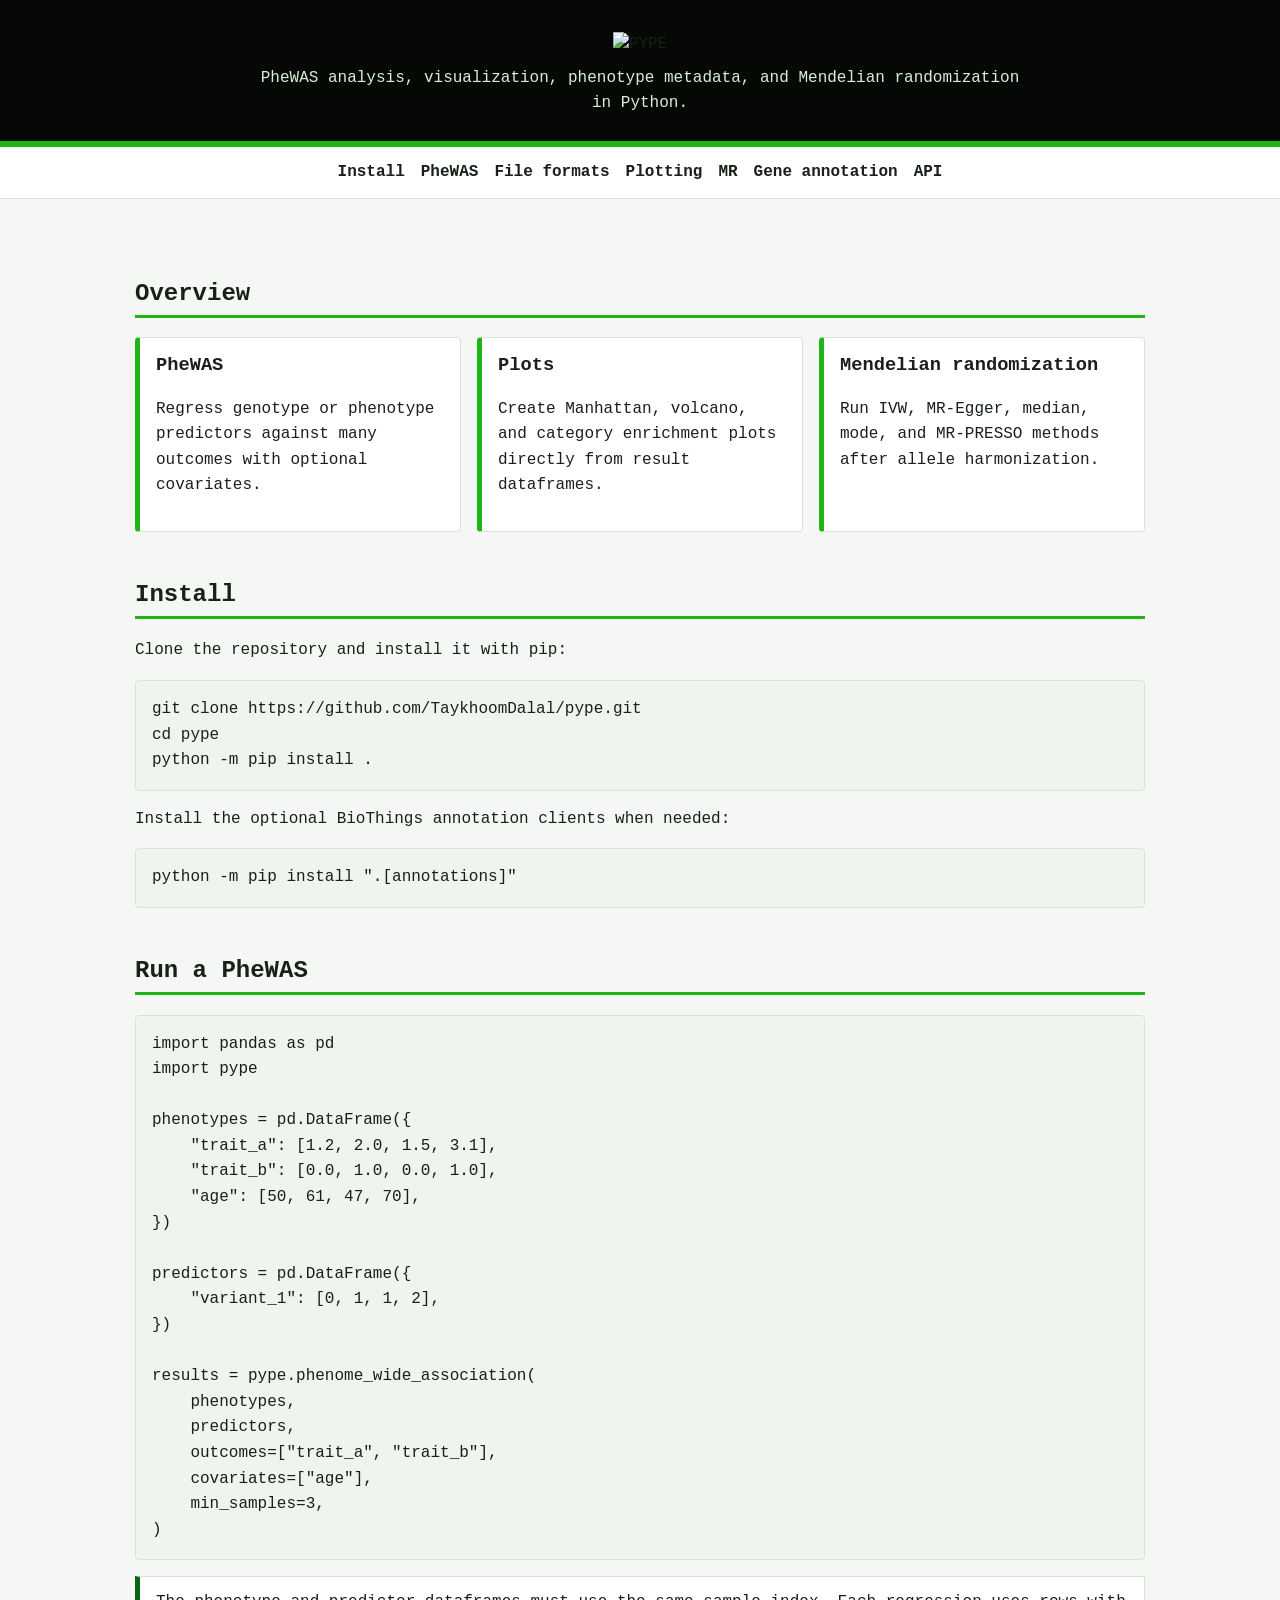
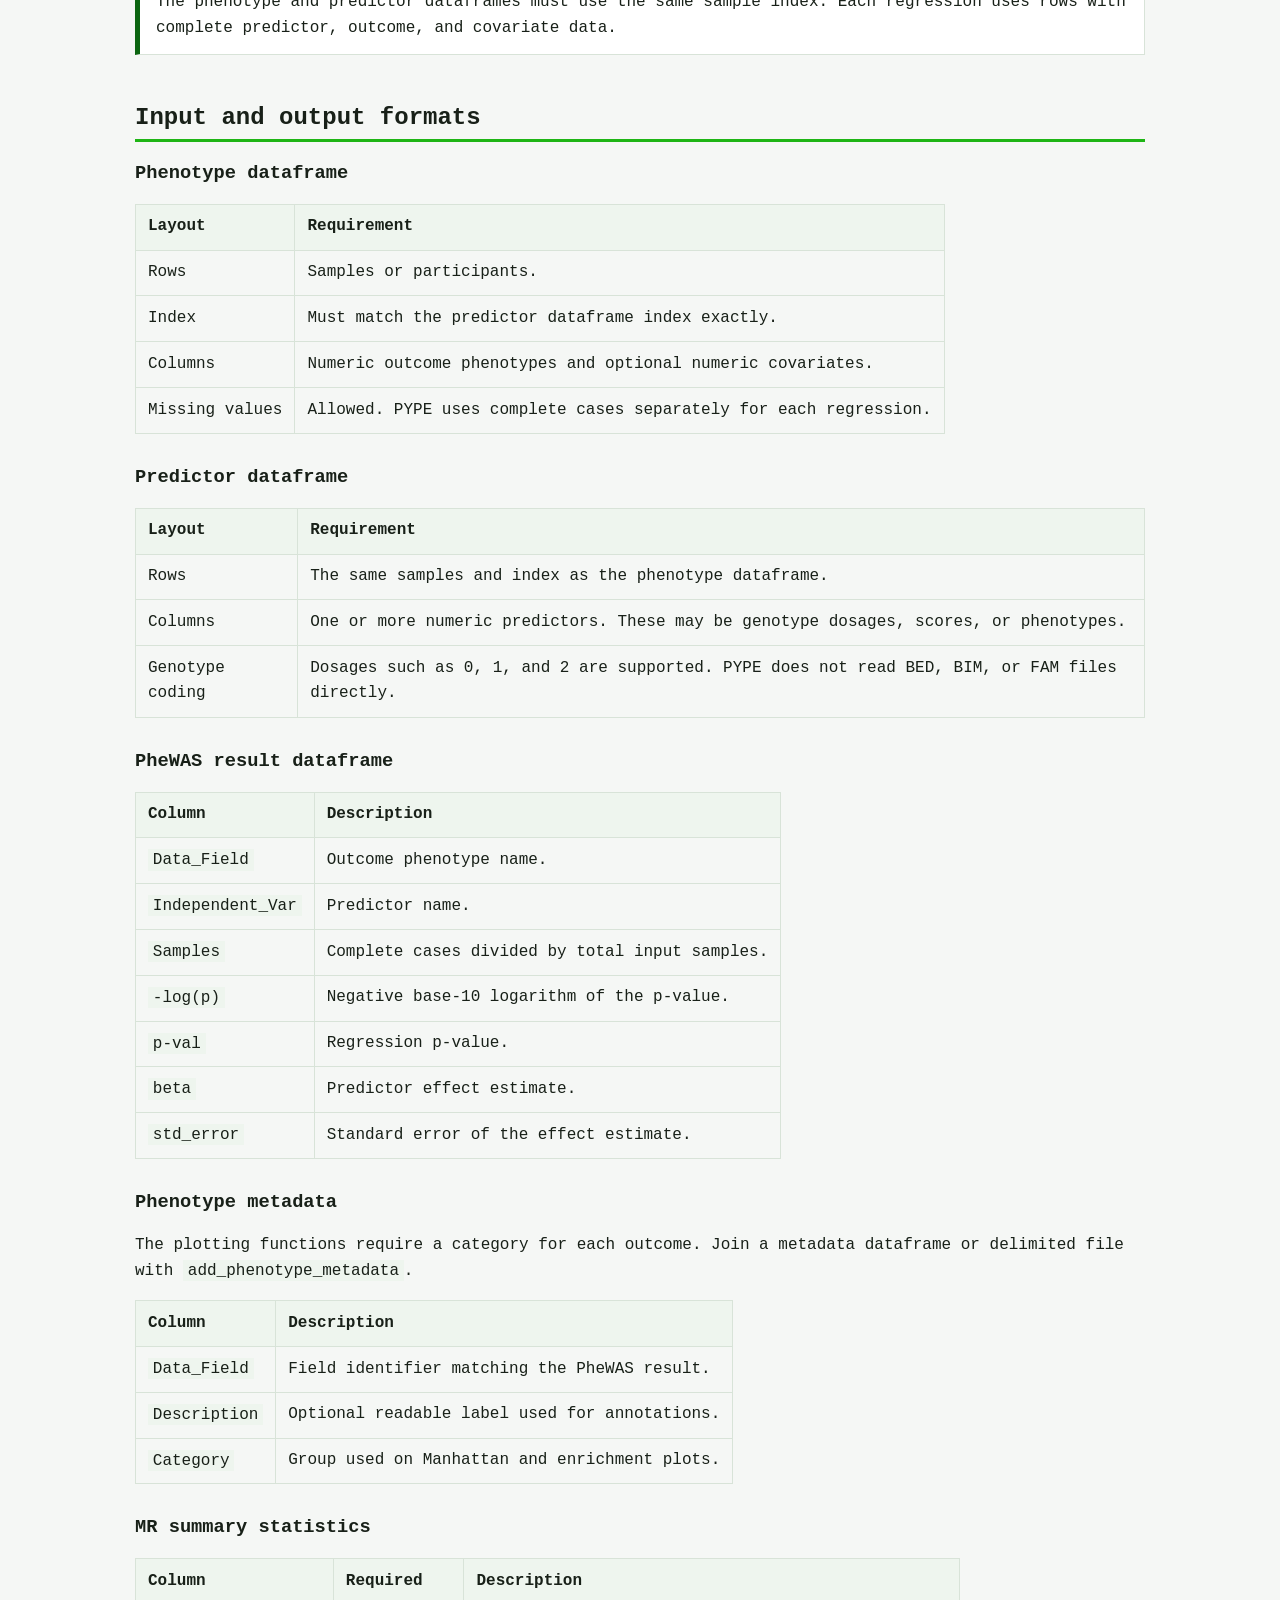
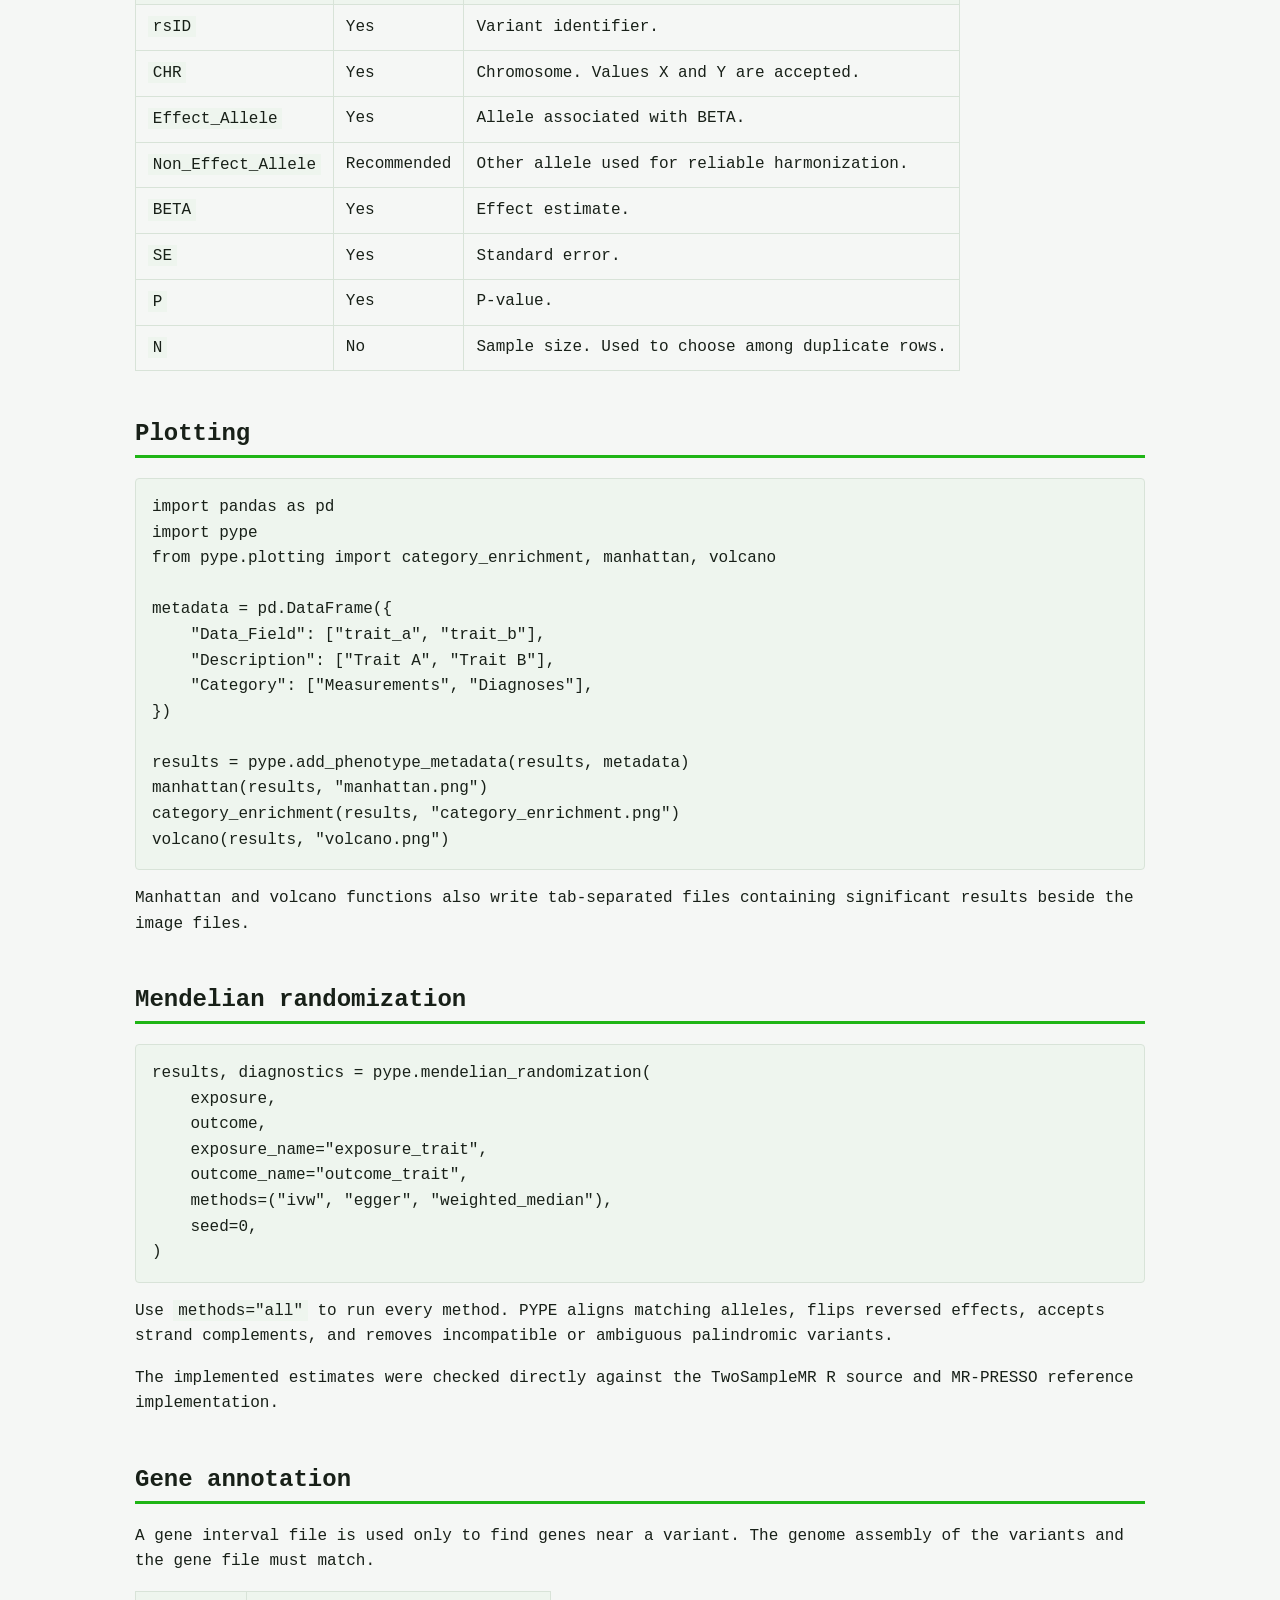
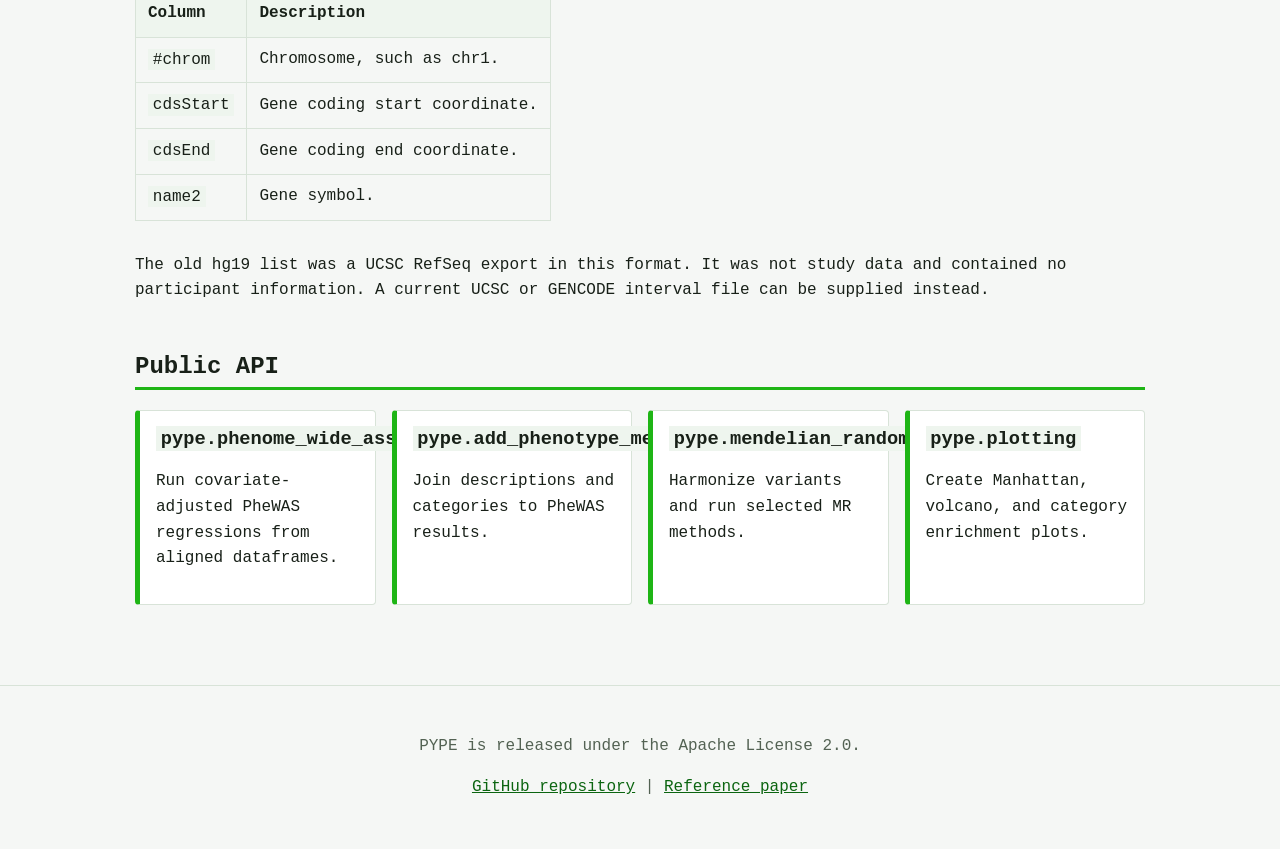
==== docs/index.html @ 03fd7899 "Add GitHub Pages documentation Publish a static documentation site with setup, API examples, file fo" ====
<!doctype html>
<html lang="en">
<head>
  <meta charset="utf-8">
  <meta name="viewport" content="width=device-width, initial-scale=1">
  <meta name="description" content="Documentation for PYPE PheWAS, plotting, and Mendelian randomization tools.">
  <title>PYPE documentation</title>
  <link rel="stylesheet" href="styles.css">
</head>
<body>
  <header>
    <img src="assets/pype_wordmark.png" alt="PYPE">
    <p>PheWAS analysis, visualization, phenotype metadata, and Mendelian randomization in Python.</p>
  </header>

  <nav aria-label="Documentation">
    <a href="#install">Install</a>
    <a href="#phewas">PheWAS</a>
    <a href="#formats">File formats</a>
    <a href="#plotting">Plotting</a>
    <a href="#mr">MR</a>
    <a href="#genes">Gene annotation</a>
    <a href="#api">API</a>
  </nav>

  <main>
    <section id="overview">
      <h2>Overview</h2>
      <div class="grid">
        <article class="card">
          <h3>PheWAS</h3>
          <p>Regress genotype or phenotype predictors against many outcomes with optional covariates.</p>
        </article>
        <article class="card">
          <h3>Plots</h3>
          <p>Create Manhattan, volcano, and category enrichment plots directly from result dataframes.</p>
        </article>
        <article class="card">
          <h3>Mendelian randomization</h3>
          <p>Run IVW, MR-Egger, median, mode, and MR-PRESSO methods after allele harmonization.</p>
        </article>
      </div>
    </section>

    <section id="install">
      <h2>Install</h2>
      <p>Clone the repository and install it with pip:</p>
      <pre><code>git clone https://github.com/TaykhoomDalal/pype.git
cd pype
python -m pip install .</code></pre>
      <p>Install the optional BioThings annotation clients when needed:</p>
      <pre><code>python -m pip install ".[annotations]"</code></pre>
    </section>

    <section id="phewas">
      <h2>Run a PheWAS</h2>
      <pre><code>import pandas as pd
import pype

phenotypes = pd.DataFrame({
    "trait_a": [1.2, 2.0, 1.5, 3.1],
    "trait_b": [0.0, 1.0, 0.0, 1.0],
    "age": [50, 61, 47, 70],
})

predictors = pd.DataFrame({
    "variant_1": [0, 1, 1, 2],
})

results = pype.phenome_wide_association(
    phenotypes,
    predictors,
    outcomes=["trait_a", "trait_b"],
    covariates=["age"],
    min_samples=3,
)</code></pre>
      <div class="note">
        The phenotype and predictor dataframes must use the same sample index. Each regression uses rows with complete predictor, outcome, and covariate data.
      </div>
    </section>

    <section id="formats">
      <h2>Input and output formats</h2>

      <h3>Phenotype dataframe</h3>
      <table>
        <thead>
          <tr><th>Layout</th><th>Requirement</th></tr>
        </thead>
        <tbody>
          <tr><td>Rows</td><td>Samples or participants.</td></tr>
          <tr><td>Index</td><td>Must match the predictor dataframe index exactly.</td></tr>
          <tr><td>Columns</td><td>Numeric outcome phenotypes and optional numeric covariates.</td></tr>
          <tr><td>Missing values</td><td>Allowed. PYPE uses complete cases separately for each regression.</td></tr>
        </tbody>
      </table>

      <h3>Predictor dataframe</h3>
      <table>
        <thead>
          <tr><th>Layout</th><th>Requirement</th></tr>
        </thead>
        <tbody>
          <tr><td>Rows</td><td>The same samples and index as the phenotype dataframe.</td></tr>
          <tr><td>Columns</td><td>One or more numeric predictors. These may be genotype dosages, scores, or phenotypes.</td></tr>
          <tr><td>Genotype coding</td><td>Dosages such as 0, 1, and 2 are supported. PYPE does not read BED, BIM, or FAM files directly.</td></tr>
        </tbody>
      </table>

      <h3>PheWAS result dataframe</h3>
      <table>
        <thead>
          <tr><th>Column</th><th>Description</th></tr>
        </thead>
        <tbody>
          <tr><td><code>Data_Field</code></td><td>Outcome phenotype name.</td></tr>
          <tr><td><code>Independent_Var</code></td><td>Predictor name.</td></tr>
          <tr><td><code>Samples</code></td><td>Complete cases divided by total input samples.</td></tr>
          <tr><td><code>-log(p)</code></td><td>Negative base-10 logarithm of the p-value.</td></tr>
          <tr><td><code>p-val</code></td><td>Regression p-value.</td></tr>
          <tr><td><code>beta</code></td><td>Predictor effect estimate.</td></tr>
          <tr><td><code>std_error</code></td><td>Standard error of the effect estimate.</td></tr>
        </tbody>
      </table>

      <h3>Phenotype metadata</h3>
      <p>The plotting functions require a category for each outcome. Join a metadata dataframe or delimited file with <code>add_phenotype_metadata</code>.</p>
      <table>
        <thead>
          <tr><th>Column</th><th>Description</th></tr>
        </thead>
        <tbody>
          <tr><td><code>Data_Field</code></td><td>Field identifier matching the PheWAS result.</td></tr>
          <tr><td><code>Description</code></td><td>Optional readable label used for annotations.</td></tr>
          <tr><td><code>Category</code></td><td>Group used on Manhattan and enrichment plots.</td></tr>
        </tbody>
      </table>

      <h3>MR summary statistics</h3>
      <table>
        <thead>
          <tr><th>Column</th><th>Required</th><th>Description</th></tr>
        </thead>
        <tbody>
          <tr><td><code>rsID</code></td><td>Yes</td><td>Variant identifier.</td></tr>
          <tr><td><code>CHR</code></td><td>Yes</td><td>Chromosome. Values X and Y are accepted.</td></tr>
          <tr><td><code>Effect_Allele</code></td><td>Yes</td><td>Allele associated with BETA.</td></tr>
          <tr><td><code>Non_Effect_Allele</code></td><td>Recommended</td><td>Other allele used for reliable harmonization.</td></tr>
          <tr><td><code>BETA</code></td><td>Yes</td><td>Effect estimate.</td></tr>
          <tr><td><code>SE</code></td><td>Yes</td><td>Standard error.</td></tr>
          <tr><td><code>P</code></td><td>Yes</td><td>P-value.</td></tr>
          <tr><td><code>N</code></td><td>No</td><td>Sample size. Used to choose among duplicate rows.</td></tr>
        </tbody>
      </table>
    </section>

    <section id="plotting">
      <h2>Plotting</h2>
      <pre><code>import pandas as pd
import pype
from pype.plotting import category_enrichment, manhattan, volcano

metadata = pd.DataFrame({
    "Data_Field": ["trait_a", "trait_b"],
    "Description": ["Trait A", "Trait B"],
    "Category": ["Measurements", "Diagnoses"],
})

results = pype.add_phenotype_metadata(results, metadata)
manhattan(results, "manhattan.png")
category_enrichment(results, "category_enrichment.png")
volcano(results, "volcano.png")</code></pre>
      <p>Manhattan and volcano functions also write tab-separated files containing significant results beside the image files.</p>
    </section>

    <section id="mr">
      <h2>Mendelian randomization</h2>
      <pre><code>results, diagnostics = pype.mendelian_randomization(
    exposure,
    outcome,
    exposure_name="exposure_trait",
    outcome_name="outcome_trait",
    methods=("ivw", "egger", "weighted_median"),
    seed=0,
)</code></pre>
      <p>Use <code>methods="all"</code> to run every method. PYPE aligns matching alleles, flips reversed effects, accepts strand complements, and removes incompatible or ambiguous palindromic variants.</p>
      <p>The implemented estimates were checked directly against the TwoSampleMR R source and MR-PRESSO reference implementation.</p>
    </section>

    <section id="genes">
      <h2>Gene annotation</h2>
      <p>A gene interval file is used only to find genes near a variant. The genome assembly of the variants and the gene file must match.</p>
      <table>
        <thead>
          <tr><th>Column</th><th>Description</th></tr>
        </thead>
        <tbody>
          <tr><td><code>#chrom</code></td><td>Chromosome, such as chr1.</td></tr>
          <tr><td><code>cdsStart</code></td><td>Gene coding start coordinate.</td></tr>
          <tr><td><code>cdsEnd</code></td><td>Gene coding end coordinate.</td></tr>
          <tr><td><code>name2</code></td><td>Gene symbol.</td></tr>
        </tbody>
      </table>
      <p>The old hg19 list was a UCSC RefSeq export in this format. It was not study data and contained no participant information. A current UCSC or GENCODE interval file can be supplied instead.</p>
    </section>

    <section id="api">
      <h2>Public API</h2>
      <div class="grid">
        <article class="card">
          <h3><code>pype.phenome_wide_association</code></h3>
          <p>Run covariate-adjusted PheWAS regressions from aligned dataframes.</p>
        </article>
        <article class="card">
          <h3><code>pype.add_phenotype_metadata</code></h3>
          <p>Join descriptions and categories to PheWAS results.</p>
        </article>
        <article class="card">
          <h3><code>pype.mendelian_randomization</code></h3>
          <p>Harmonize variants and run selected MR methods.</p>
        </article>
        <article class="card">
          <h3><code>pype.plotting</code></h3>
          <p>Create Manhattan, volcano, and category enrichment plots.</p>
        </article>
      </div>
    </section>
  </main>

  <footer>
    <p>PYPE is released under the Apache License 2.0.</p>
    <p><a href="https://github.com/TaykhoomDalal/pype">GitHub repository</a> | <a href="https://doi.org/10.1016/j.patter.2024.100982">Reference paper</a></p>
  </footer>
</body>
</html>
---- docs/styles.css ----
:root {
  color-scheme: light dark;
  --background: #f5f7f5;
  --surface: #ffffff;
  --text: #182018;
  --muted: #536253;
  --green: #1eb515;
  --green-dark: #0b6510;
  --border: #d8e3d8;
  --code: #eef5ee;
}

@media (prefers-color-scheme: dark) {
  :root {
    --background: #0d120d;
    --surface: #151d15;
    --text: #eaf4ea;
    --muted: #a9b9a9;
    --border: #2b3b2b;
    --code: #101810;
  }
}

* {
  box-sizing: border-box;
}

html {
  scroll-behavior: smooth;
}

body {
  margin: 0;
  background: var(--background);
  color: var(--text);
  font-family: ui-monospace, SFMono-Regular, Menlo, Monaco, Consolas, monospace;
  line-height: 1.6;
}

a {
  color: var(--green-dark);
}

header {
  background: #050805;
  border-bottom: 6px solid var(--green);
  padding: 2rem 1rem 1.5rem;
  text-align: center;
}

header img {
  width: min(820px, 96vw);
  image-rendering: pixelated;
}

header p {
  color: #d9efd9;
  margin: 0.5rem auto 0;
  max-width: 760px;
}

nav {
  background: var(--surface);
  border-bottom: 1px solid var(--border);
  display: flex;
  flex-wrap: wrap;
  gap: 1rem;
  justify-content: center;
  padding: 0.8rem 1rem;
  position: sticky;
  top: 0;
  z-index: 10;
}

nav a {
  color: var(--text);
  font-weight: 700;
  text-decoration: none;
}

nav a:hover {
  color: var(--green);
}

main {
  margin: 0 auto;
  max-width: 1050px;
  padding: 2rem 1.25rem 5rem;
}

section {
  scroll-margin-top: 5rem;
}

h1,
h2,
h3 {
  line-height: 1.25;
}

h2 {
  border-bottom: 3px solid var(--green);
  margin-top: 3rem;
  padding-bottom: 0.35rem;
}

.grid {
  display: grid;
  gap: 1rem;
  grid-template-columns: repeat(auto-fit, minmax(240px, 1fr));
}

.card {
  background: var(--surface);
  border: 1px solid var(--border);
  border-left: 5px solid var(--green);
  border-radius: 4px;
  padding: 1rem;
}

.card h3 {
  margin-top: 0;
}

pre,
code {
  font-family: inherit;
}

pre {
  background: var(--code);
  border: 1px solid var(--border);
  border-radius: 4px;
  overflow-x: auto;
  padding: 1rem;
}

code {
  background: var(--code);
  padding: 0.1rem 0.3rem;
}

pre code {
  background: transparent;
  padding: 0;
}

table {
  border-collapse: collapse;
  display: block;
  margin: 1rem 0 2rem;
  overflow-x: auto;
  width: 100%;
}

th,
td {
  border: 1px solid var(--border);
  padding: 0.6rem 0.75rem;
  text-align: left;
  vertical-align: top;
}

th {
  background: var(--code);
}

.note {
  background: var(--surface);
  border: 1px solid var(--border);
  border-left: 5px solid var(--green-dark);
  padding: 0.8rem 1rem;
}

footer {
  border-top: 1px solid var(--border);
  color: var(--muted);
  padding: 2rem 1rem;
  text-align: center;
}
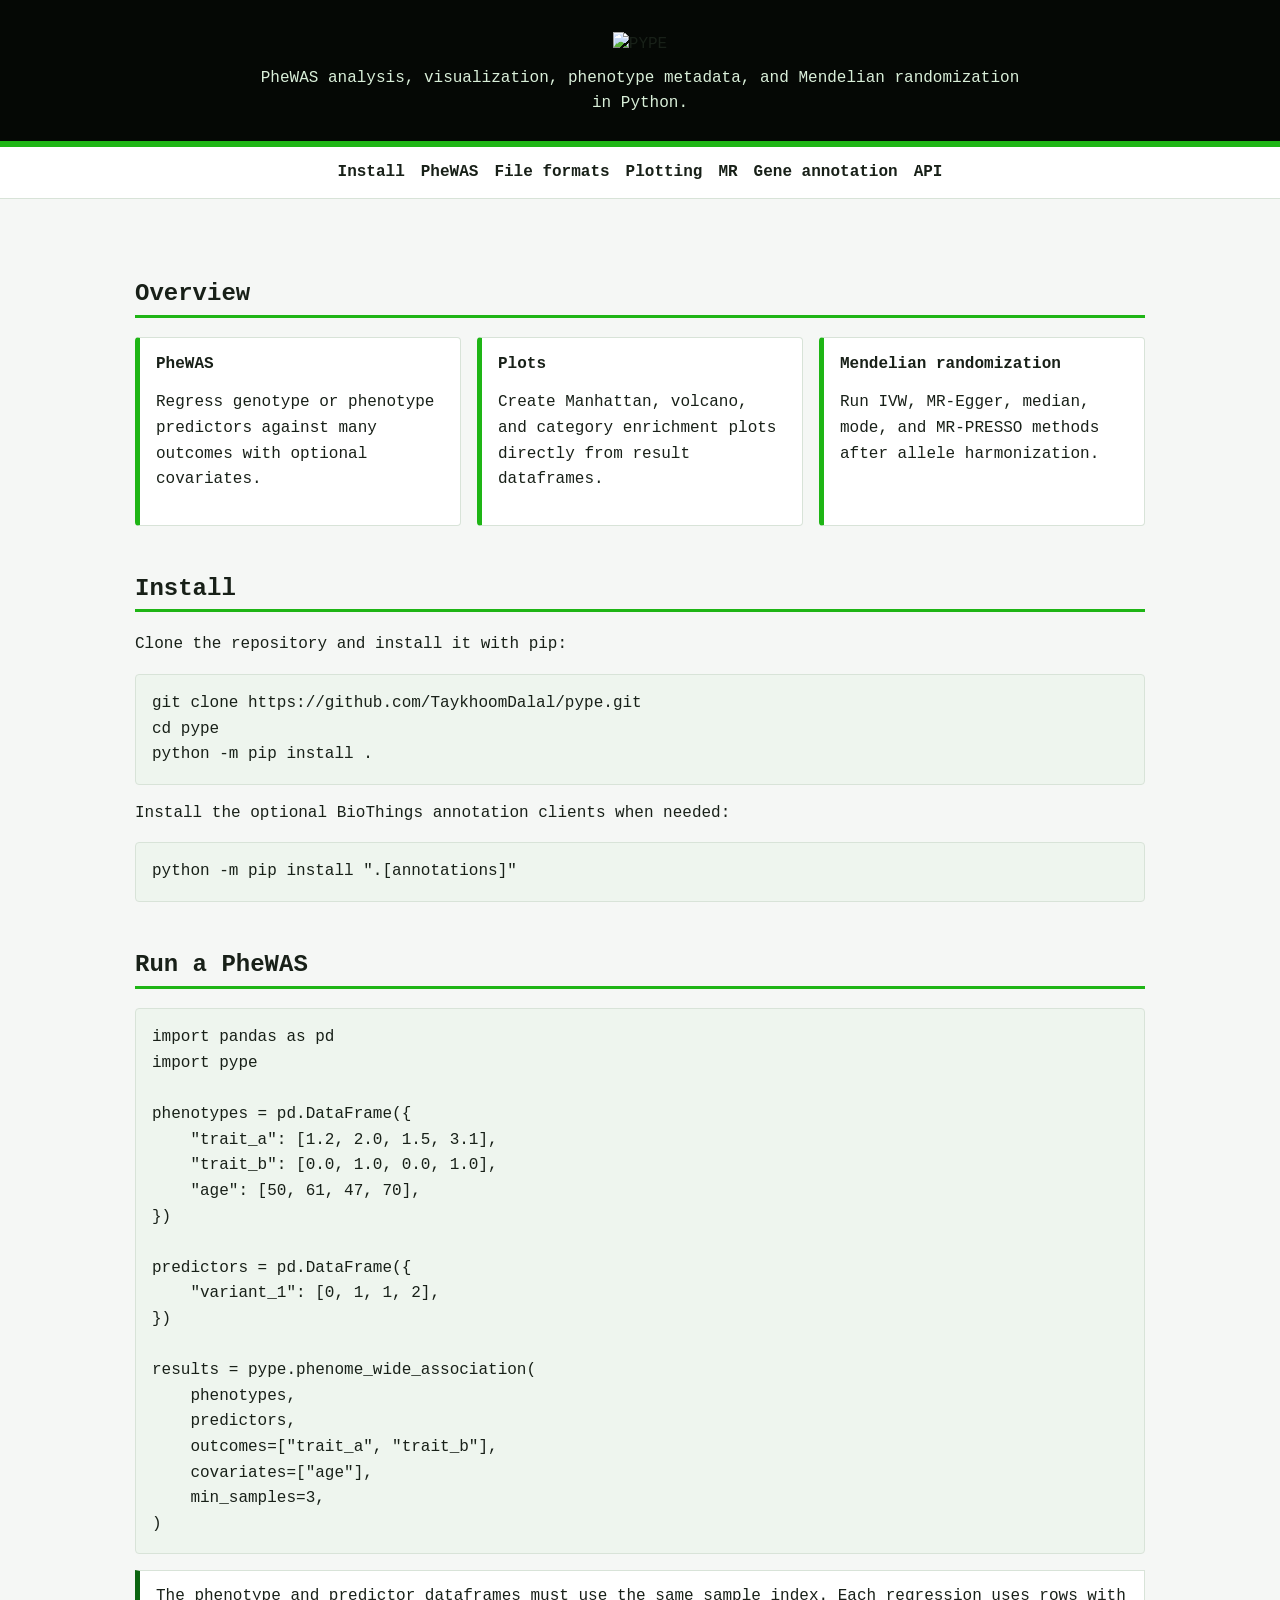
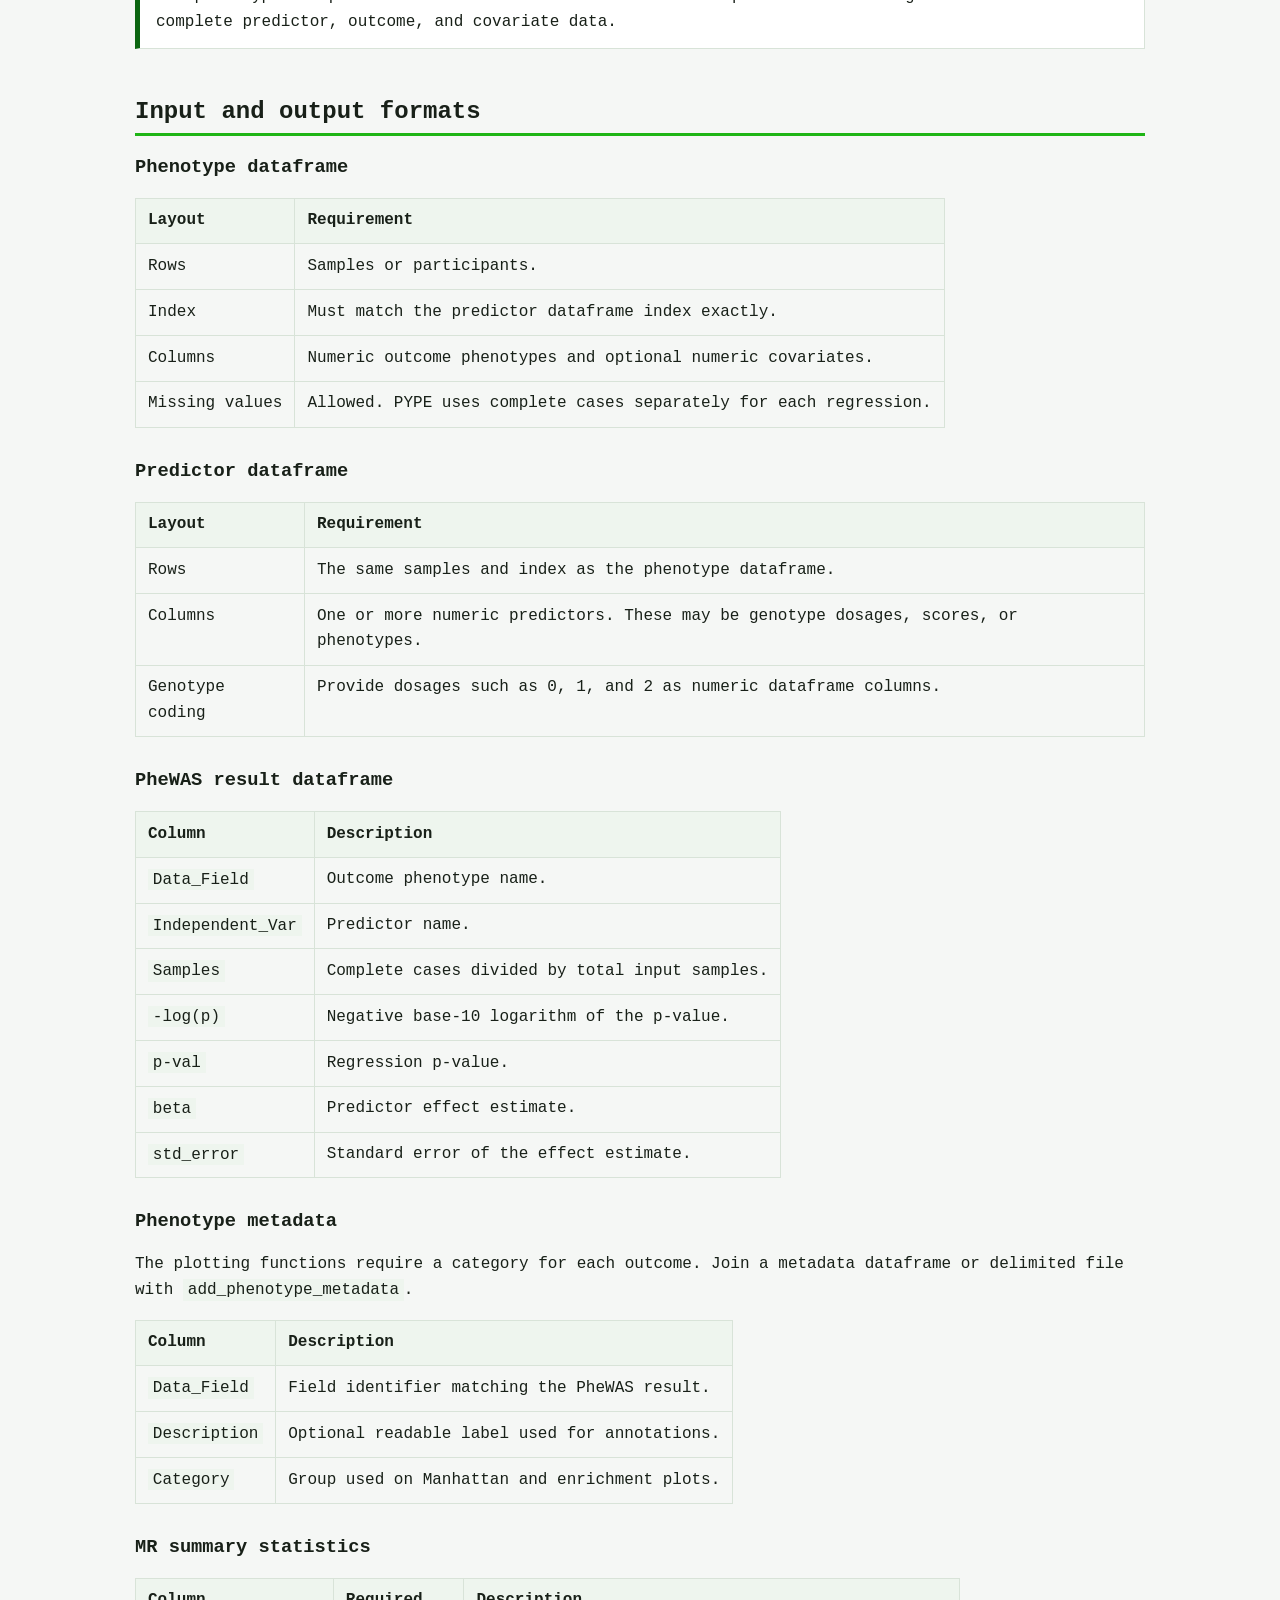
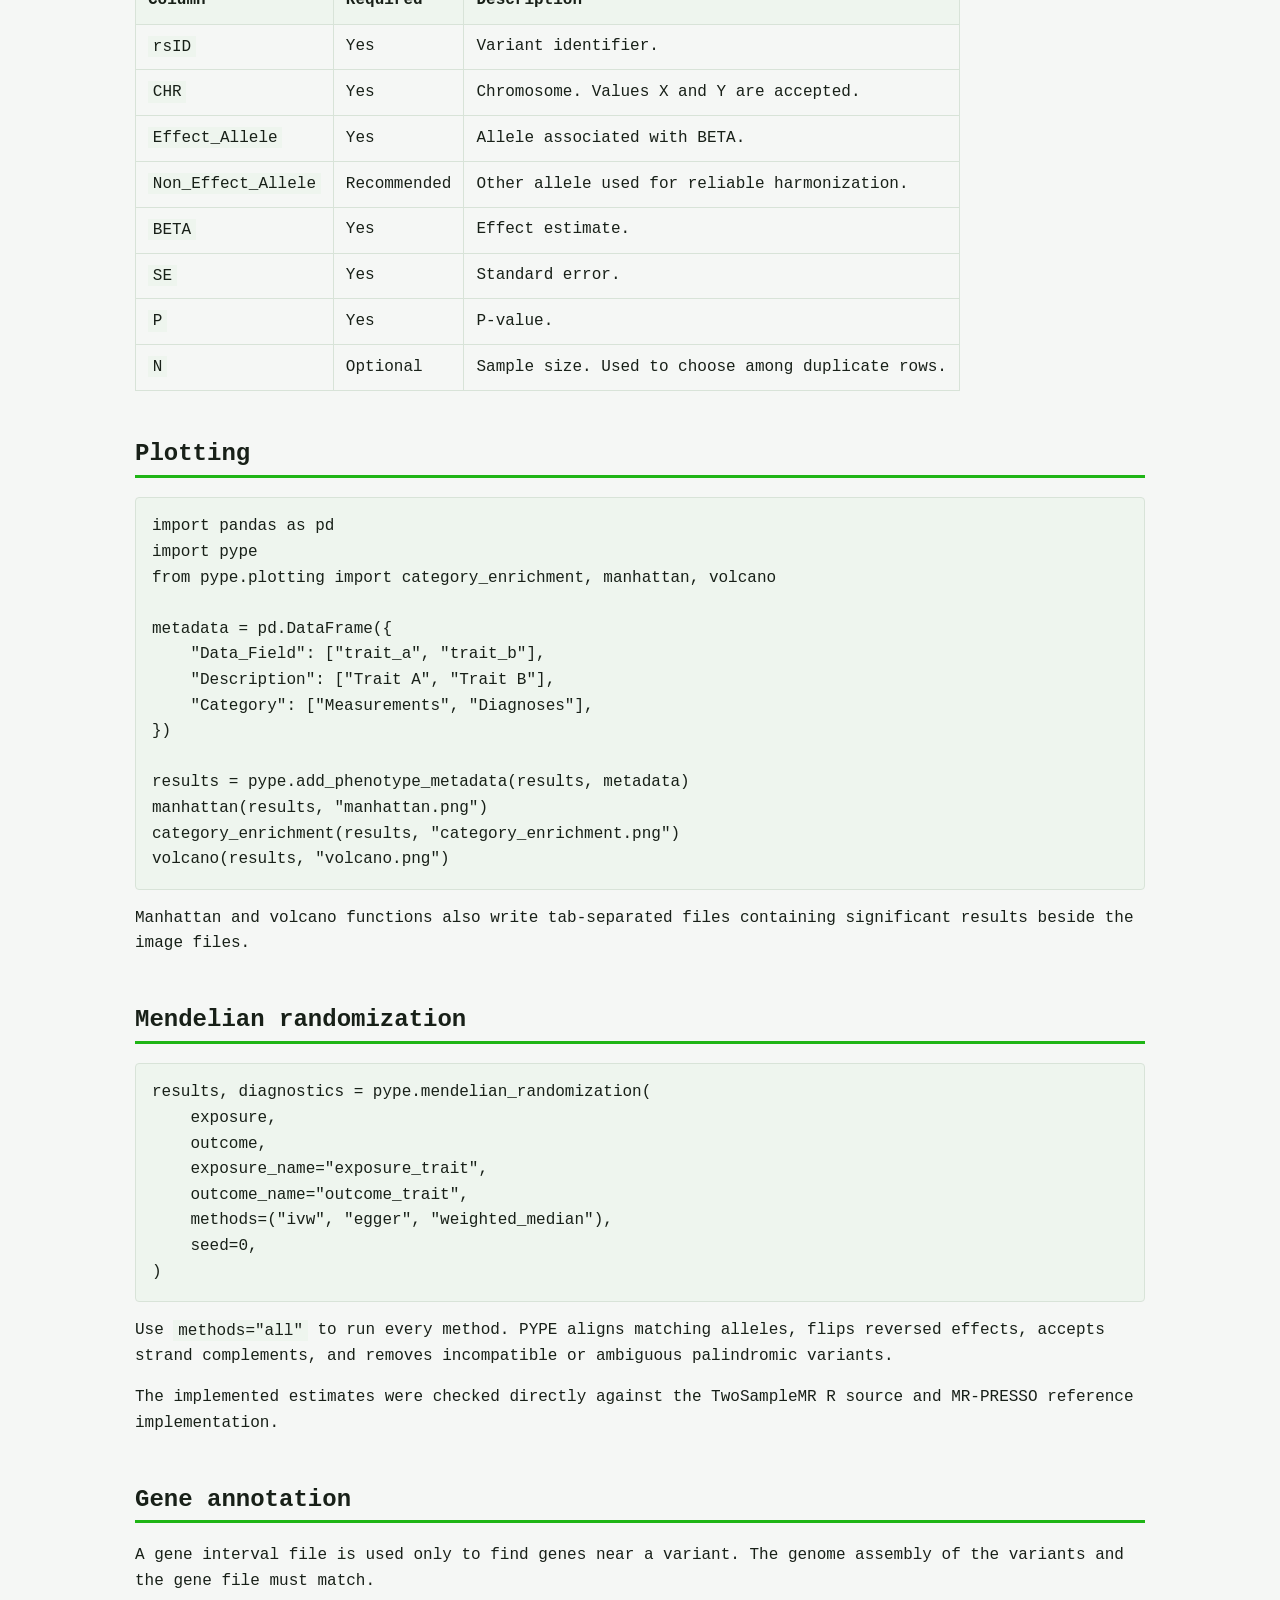
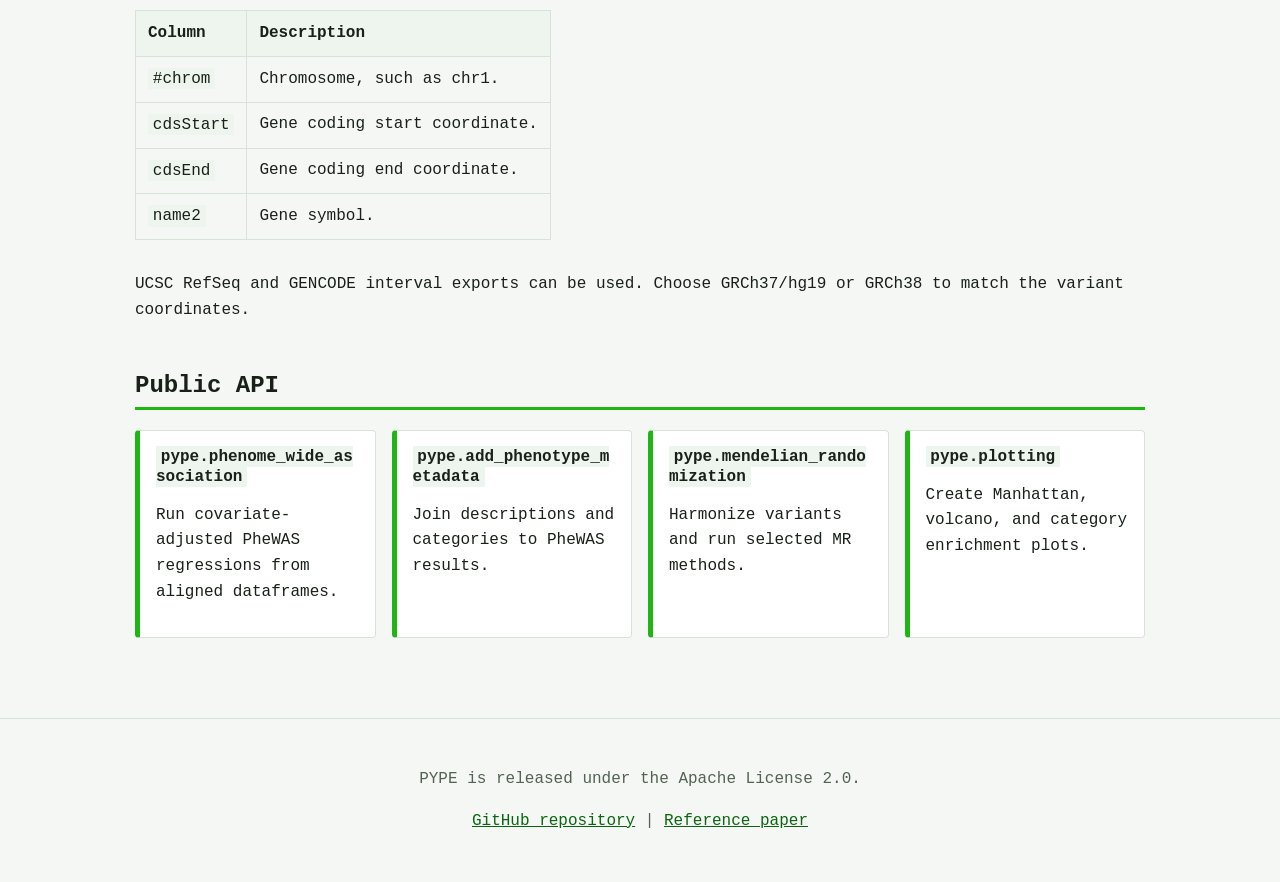
==== commit 36ae14cd: "Clarify documentation language Describe supported inputs directly and simplify the data and gene ann" ====
--- a/docs/index.html
+++ b/docs/index.html
@@ -103,7 +103,7 @@
         <tbody>
           <tr><td>Rows</td><td>The same samples and index as the phenotype dataframe.</td></tr>
           <tr><td>Columns</td><td>One or more numeric predictors. These may be genotype dosages, scores, or phenotypes.</td></tr>
-          <tr><td>Genotype coding</td><td>Dosages such as 0, 1, and 2 are supported. PYPE does not read BED, BIM, or FAM files directly.</td></tr>
+          <tr><td>Genotype coding</td><td>Provide dosages such as 0, 1, and 2 as numeric dataframe columns.</td></tr>
         </tbody>
       </table>
 
@@ -149,7 +149,7 @@
           <tr><td><code>BETA</code></td><td>Yes</td><td>Effect estimate.</td></tr>
           <tr><td><code>SE</code></td><td>Yes</td><td>Standard error.</td></tr>
           <tr><td><code>P</code></td><td>Yes</td><td>P-value.</td></tr>
-          <tr><td><code>N</code></td><td>No</td><td>Sample size. Used to choose among duplicate rows.</td></tr>
+          <tr><td><code>N</code></td><td>Optional</td><td>Sample size. Used to choose among duplicate rows.</td></tr>
         </tbody>
       </table>
     </section>
@@ -201,7 +201,7 @@
           <tr><td><code>name2</code></td><td>Gene symbol.</td></tr>
         </tbody>
       </table>
-      <p>The old hg19 list was a UCSC RefSeq export in this format. It was not study data and contained no participant information. A current UCSC or GENCODE interval file can be supplied instead.</p>
+      <p>UCSC RefSeq and GENCODE interval exports can be used. Choose GRCh37/hg19 or GRCh38 to match the variant coordinates.</p>
     </section>
 
     <section id="api">
--- a/docs/styles.css
+++ b/docs/styles.css
@@ -115,11 +115,19 @@
   border: 1px solid var(--border);
   border-left: 5px solid var(--green);
   border-radius: 4px;
+  min-width: 0;
   padding: 1rem;
 }
 
 .card h3 {
+  font-size: 1rem;
   margin-top: 0;
+  overflow-wrap: anywhere;
+}
+
+.card h3 code {
+  white-space: normal;
+  word-break: break-word;
 }
 
 pre,
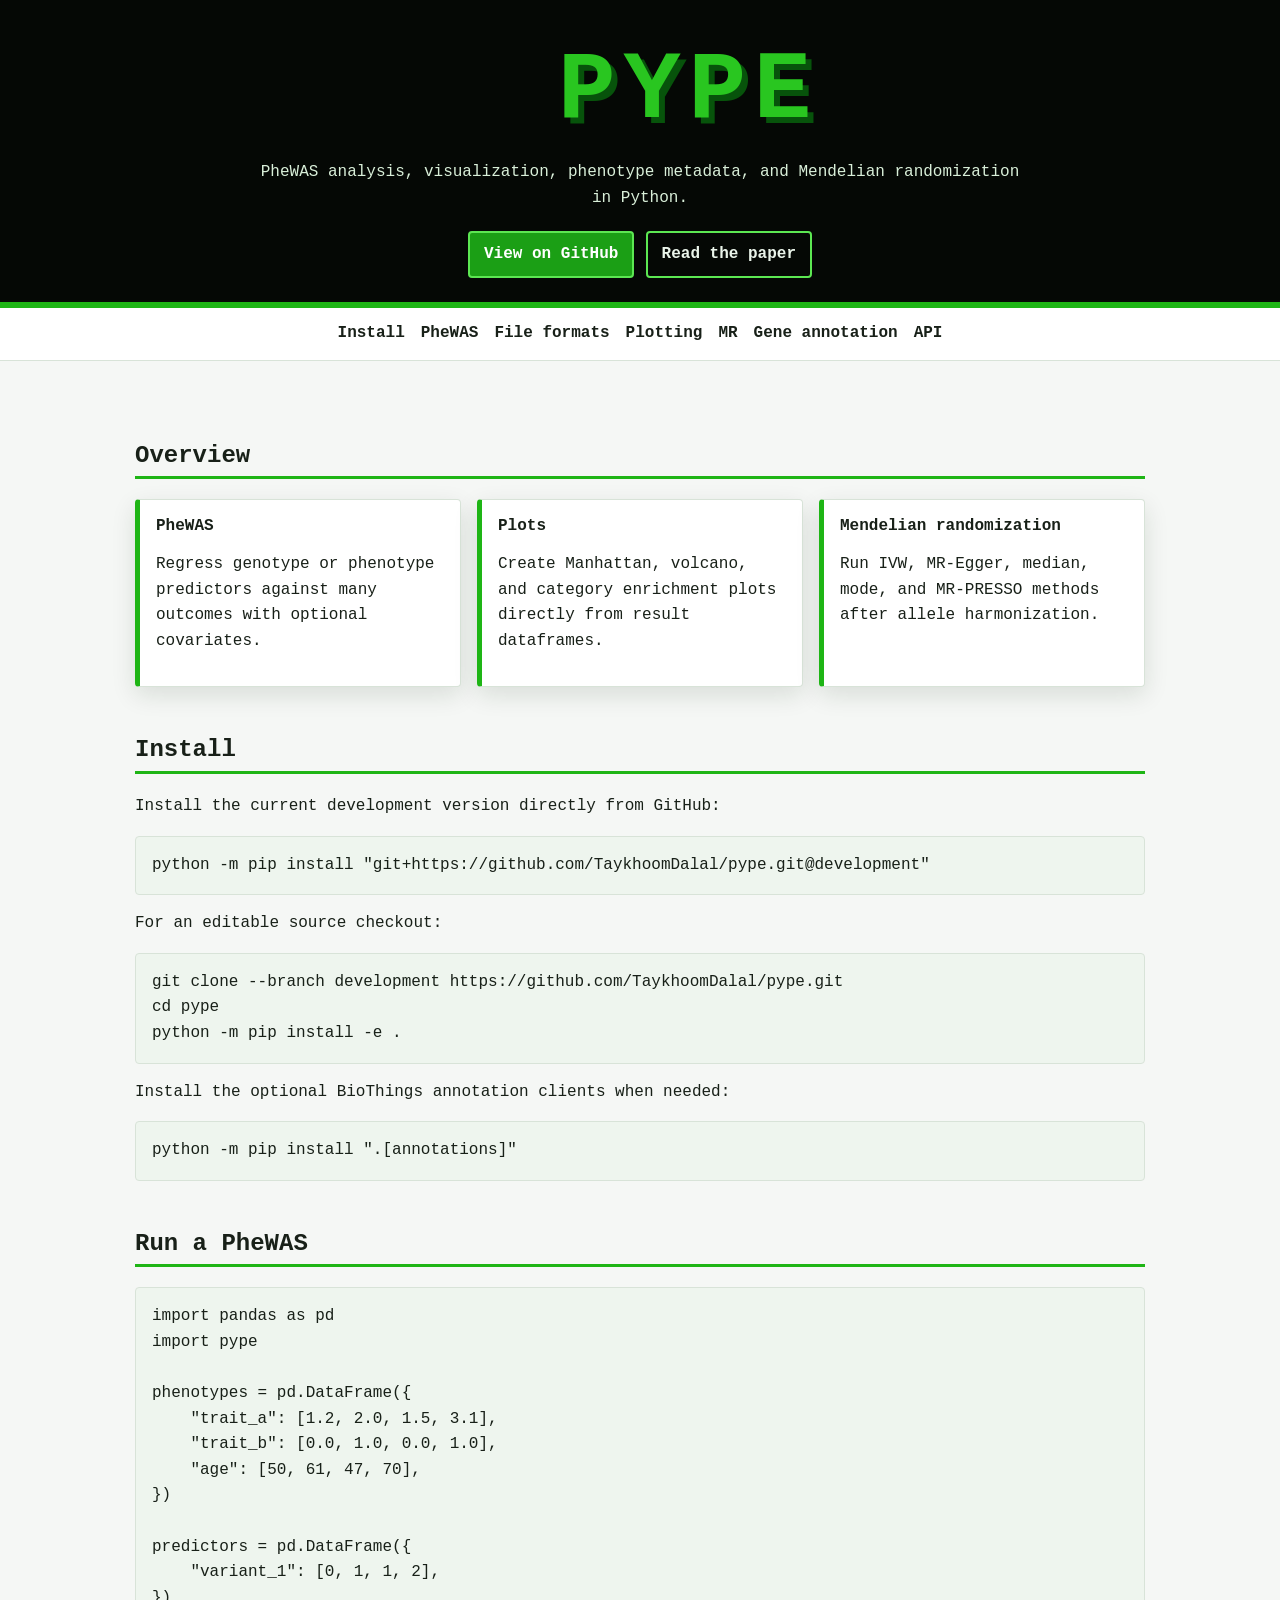
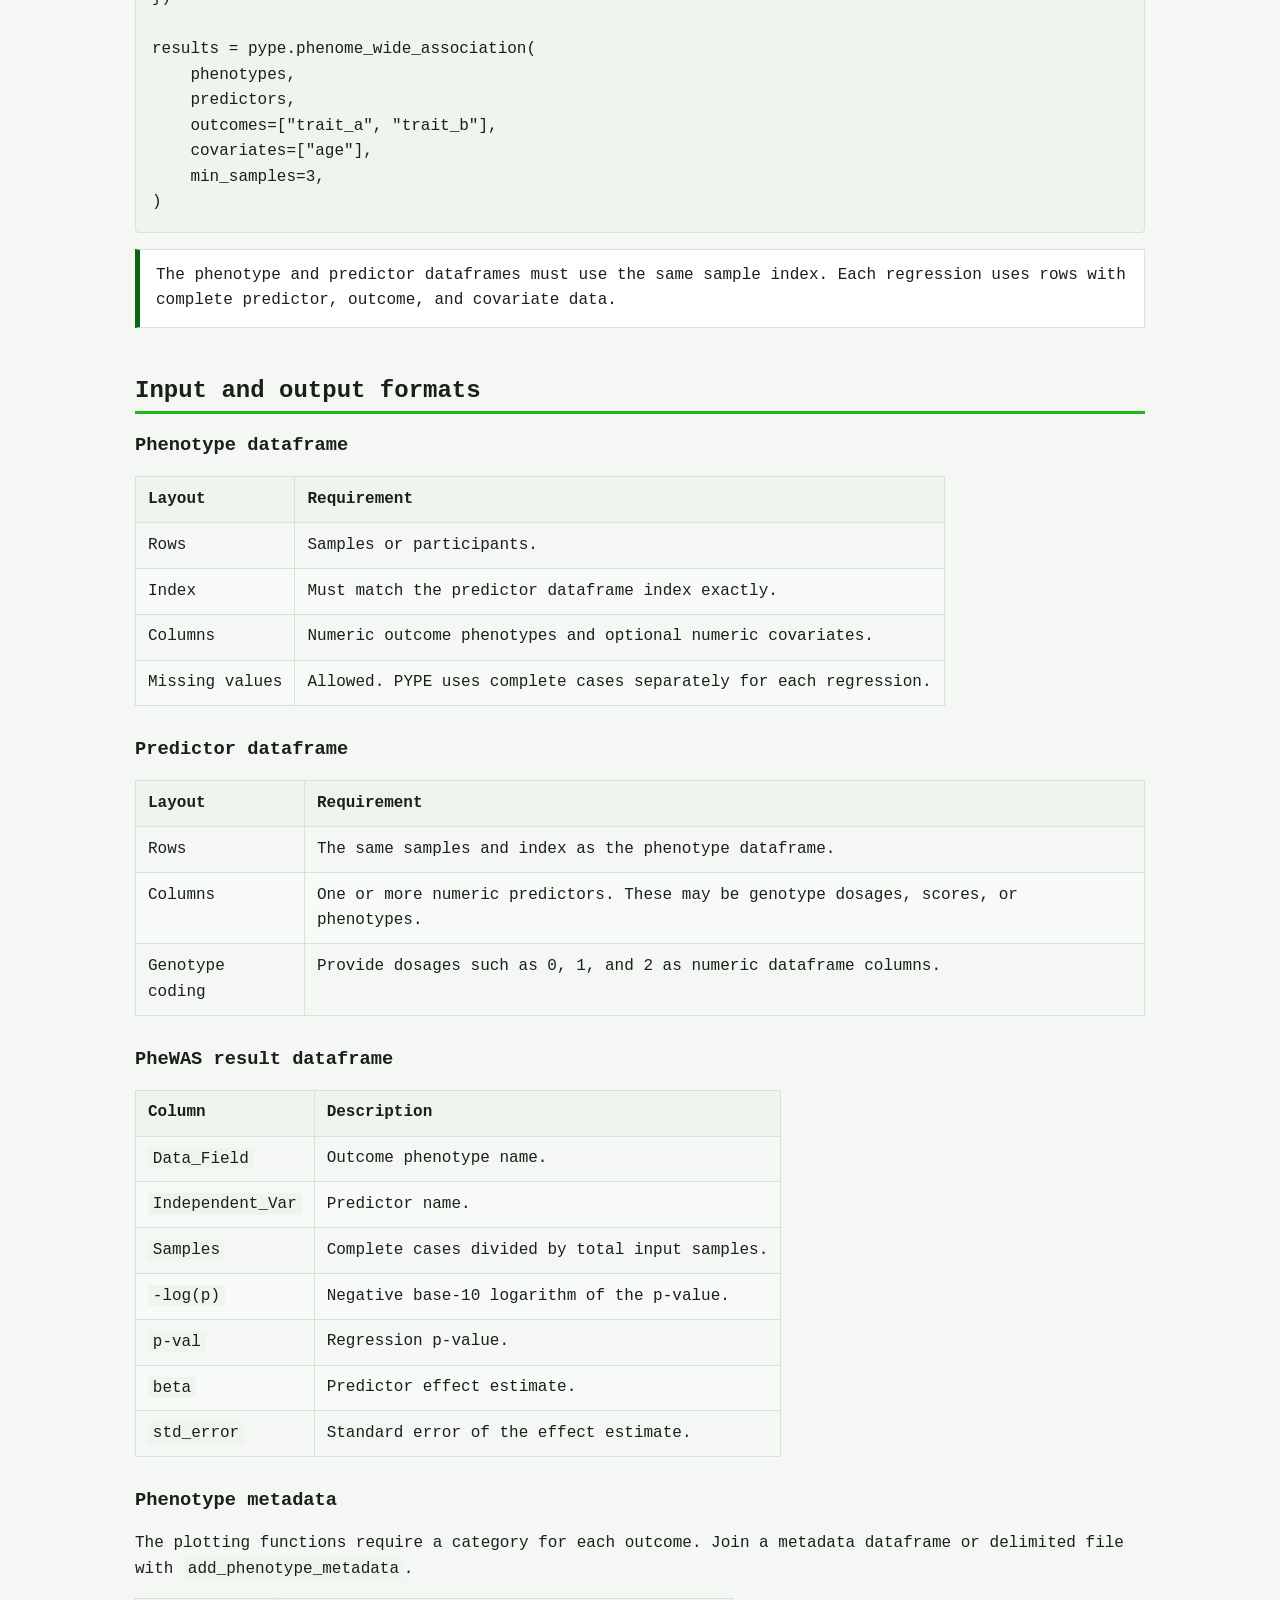
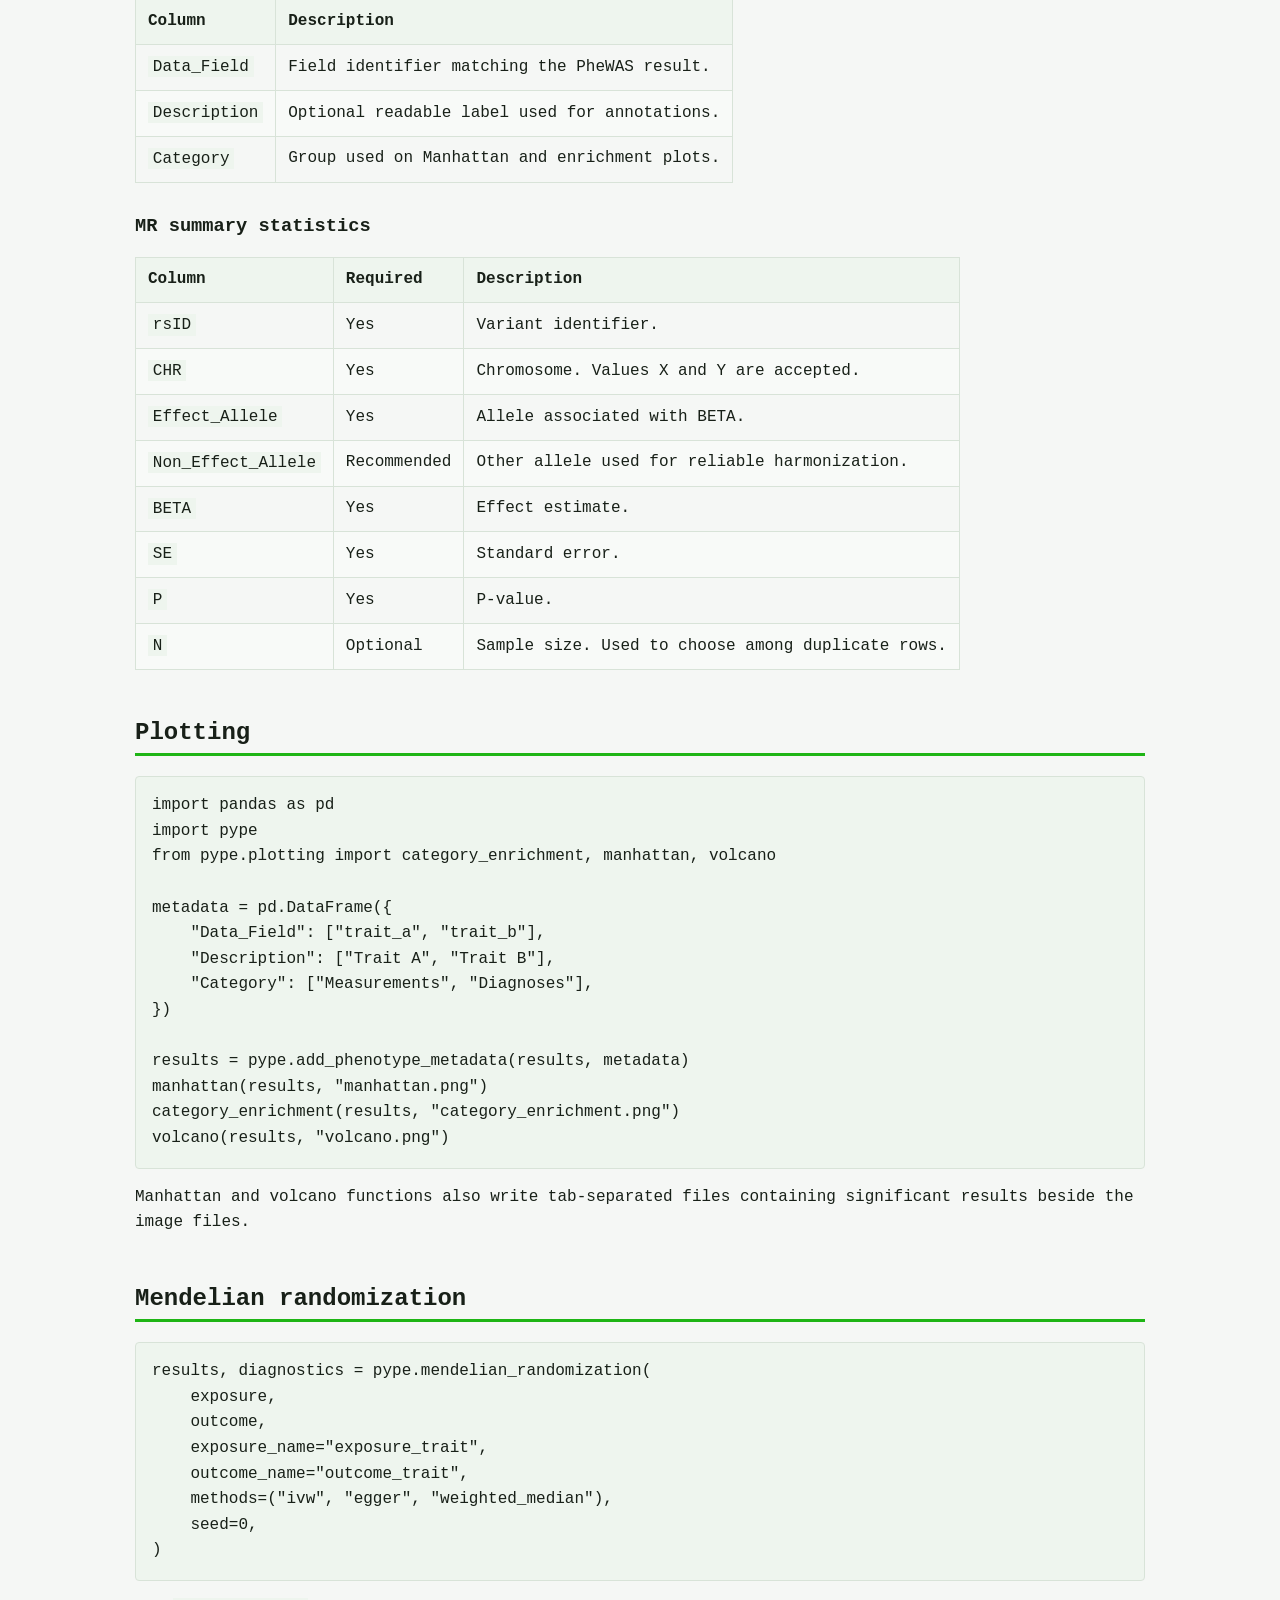
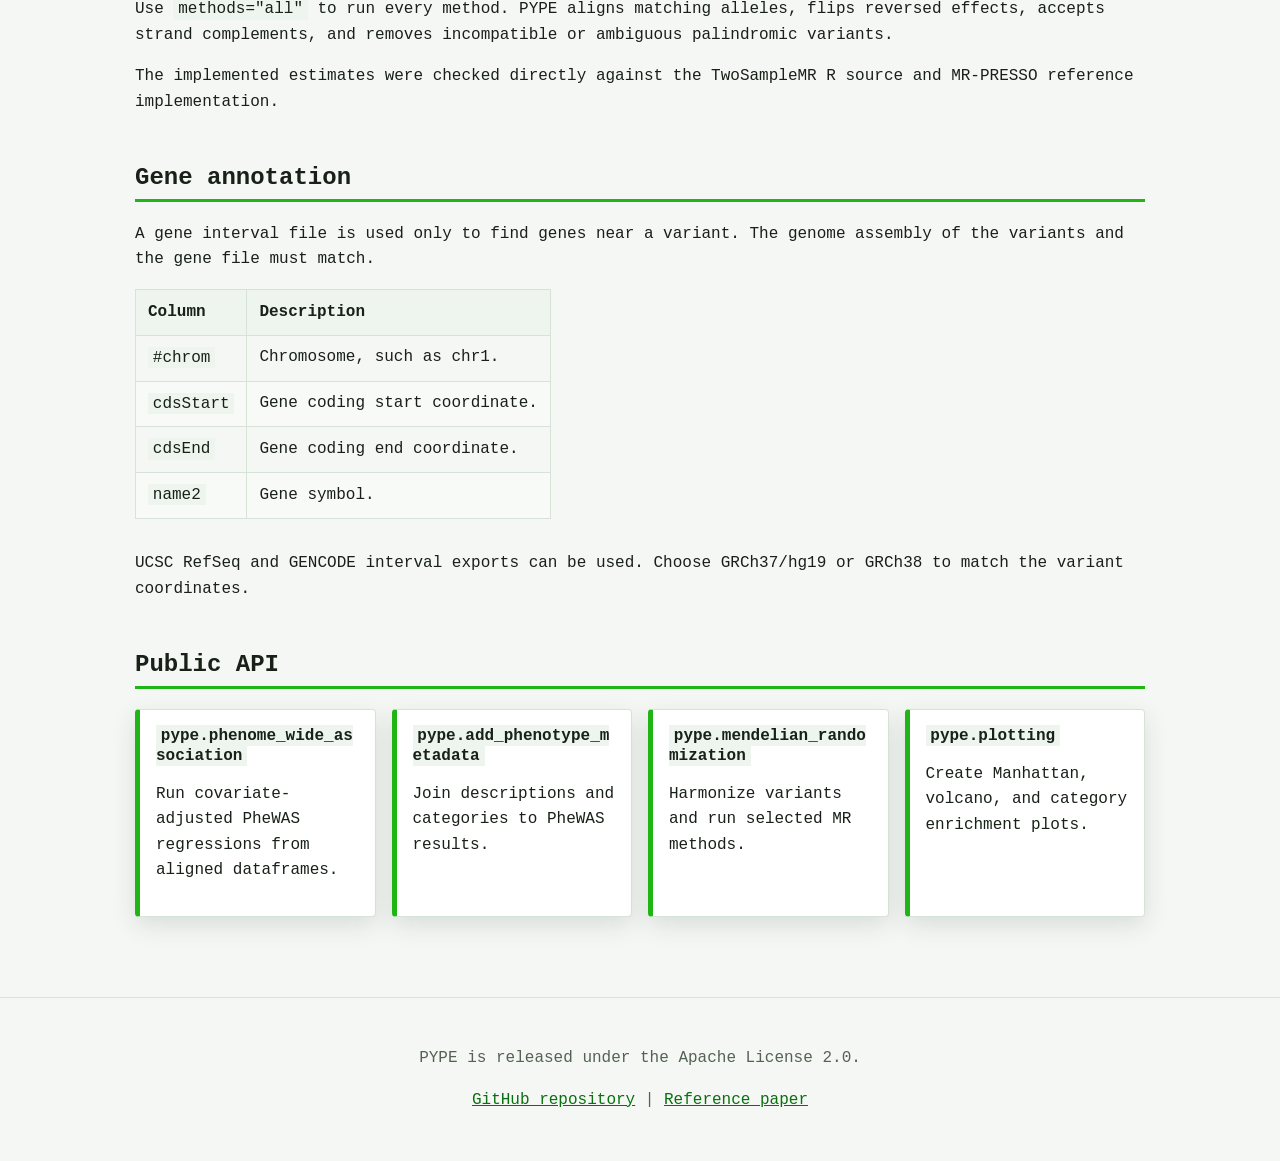
==== commit f980da32: "Improve documentation site Restore the original PYPE logo treatment, improve accessibility and respo" ====
--- a/docs/index.html
+++ b/docs/index.html
@@ -4,13 +4,25 @@
   <meta charset="utf-8">
   <meta name="viewport" content="width=device-width, initial-scale=1">
   <meta name="description" content="Documentation for PYPE PheWAS, plotting, and Mendelian randomization tools.">
+  <meta property="og:title" content="PYPE documentation">
+  <meta property="og:description" content="PheWAS analysis, visualization, phenotype metadata, and Mendelian randomization in Python.">
+  <meta property="og:image" content="https://taykhoomdalal.github.io/pype/assets/pype_logo.png">
+  <link rel="canonical" href="https://taykhoomdalal.github.io/pype/">
   <title>PYPE documentation</title>
   <link rel="stylesheet" href="styles.css">
 </head>
 <body>
+  <a class="skip-link" href="#content">Skip to content</a>
   <header>
-    <img src="assets/pype_wordmark.png" alt="PYPE">
+    <div class="brand">
+      <img class="logo" src="assets/pype_logo.png" alt="">
+      <h1>PYPE</h1>
+    </div>
     <p>PheWAS analysis, visualization, phenotype metadata, and Mendelian randomization in Python.</p>
+    <div class="actions">
+      <a class="button primary" href="https://github.com/TaykhoomDalal/pype">View on GitHub</a>
+      <a class="button" href="https://doi.org/10.1016/j.patter.2024.100982">Read the paper</a>
+    </div>
   </header>
 
   <nav aria-label="Documentation">
@@ -23,7 +35,7 @@
     <a href="#api">API</a>
   </nav>
 
-  <main>
+  <main id="content">
     <section id="overview">
       <h2>Overview</h2>
       <div class="grid">
@@ -44,10 +56,12 @@
 
     <section id="install">
       <h2>Install</h2>
-      <p>Clone the repository and install it with pip:</p>
-      <pre><code>git clone https://github.com/TaykhoomDalal/pype.git
+      <p>Install the current development version directly from GitHub:</p>
+      <pre><code>python -m pip install "git+https://github.com/TaykhoomDalal/pype.git@development"</code></pre>
+      <p>For an editable source checkout:</p>
+      <pre><code>git clone --branch development https://github.com/TaykhoomDalal/pype.git
 cd pype
-python -m pip install .</code></pre>
+python -m pip install -e .</code></pre>
       <p>Install the optional BioThings annotation clients when needed:</p>
       <pre><code>python -m pip install ".[annotations]"</code></pre>
     </section>
--- a/docs/styles.css
+++ b/docs/styles.css
@@ -6,8 +6,11 @@
   --muted: #536253;
   --green: #1eb515;
   --green-dark: #0b6510;
+  --link: #0a6f10;
   --border: #d8e3d8;
   --code: #eef5ee;
+  --stripe: #f8faf8;
+  --shadow: rgba(13, 45, 13, 0.12);
 }
 
 @media (prefers-color-scheme: dark) {
@@ -16,8 +19,11 @@
     --surface: #151d15;
     --text: #eaf4ea;
     --muted: #a9b9a9;
+    --link: #63df5a;
     --border: #2b3b2b;
     --code: #101810;
+    --stripe: #121a12;
+    --shadow: rgba(0, 0, 0, 0.3);
   }
 }
 
@@ -38,7 +44,25 @@
 }
 
 a {
-  color: var(--green-dark);
+  color: var(--link);
+}
+
+a:focus-visible {
+  outline: 3px solid var(--green);
+  outline-offset: 3px;
+}
+
+.skip-link {
+  background: var(--surface);
+  left: 1rem;
+  padding: 0.6rem 0.8rem;
+  position: fixed;
+  top: -5rem;
+  z-index: 100;
+}
+
+.skip-link:focus {
+  top: 1rem;
 }
 
 header {
@@ -48,15 +72,54 @@
   text-align: center;
 }
 
-header img {
-  width: min(820px, 96vw);
+.brand {
+  align-items: center;
+  display: flex;
+  gap: 1rem;
+  justify-content: center;
+}
+
+.brand .logo {
+  height: auto;
   image-rendering: pixelated;
+  width: 81px;
+}
+
+.brand h1 {
+  color: #29c620;
+  font-size: clamp(3rem, 10vw, 6rem);
+  letter-spacing: 0.08em;
+  margin: 0;
+  text-shadow: 6px 6px 0 #07530b;
 }
 
 header p {
   color: #d9efd9;
   margin: 0.5rem auto 0;
   max-width: 760px;
+}
+
+.actions {
+  display: flex;
+  flex-wrap: wrap;
+  gap: 0.75rem;
+  justify-content: center;
+  margin-top: 1.25rem;
+}
+
+.button {
+  border: 2px solid #5ce752;
+  border-radius: 4px;
+  color: #eaf4ea;
+  font-weight: 700;
+  padding: 0.55rem 0.85rem;
+  text-decoration: none;
+}
+
+.button.primary,
+.button:hover {
+  background: #1b9f15;
+  color: #ffffff;
 }
 
 nav {
@@ -115,6 +178,7 @@
   border: 1px solid var(--border);
   border-left: 5px solid var(--green);
   border-radius: 4px;
+  box-shadow: 0 8px 24px var(--shadow);
   min-width: 0;
   padding: 1rem;
 }
@@ -173,6 +237,10 @@
   background: var(--code);
 }
 
+tbody tr:nth-child(even) {
+  background: var(--stripe);
+}
+
 .note {
   background: var(--surface);
   border: 1px solid var(--border);
@@ -186,3 +254,27 @@
   padding: 2rem 1rem;
   text-align: center;
 }
+
+@media (max-width: 650px) {
+  header {
+    padding-top: 1.25rem;
+  }
+
+  nav {
+    gap: 0.65rem 1rem;
+    position: static;
+  }
+
+  main {
+    padding-inline: 0.8rem;
+  }
+
+  .grid {
+    grid-template-columns: 1fr;
+  }
+
+  th,
+  td {
+    min-width: 130px;
+  }
+}
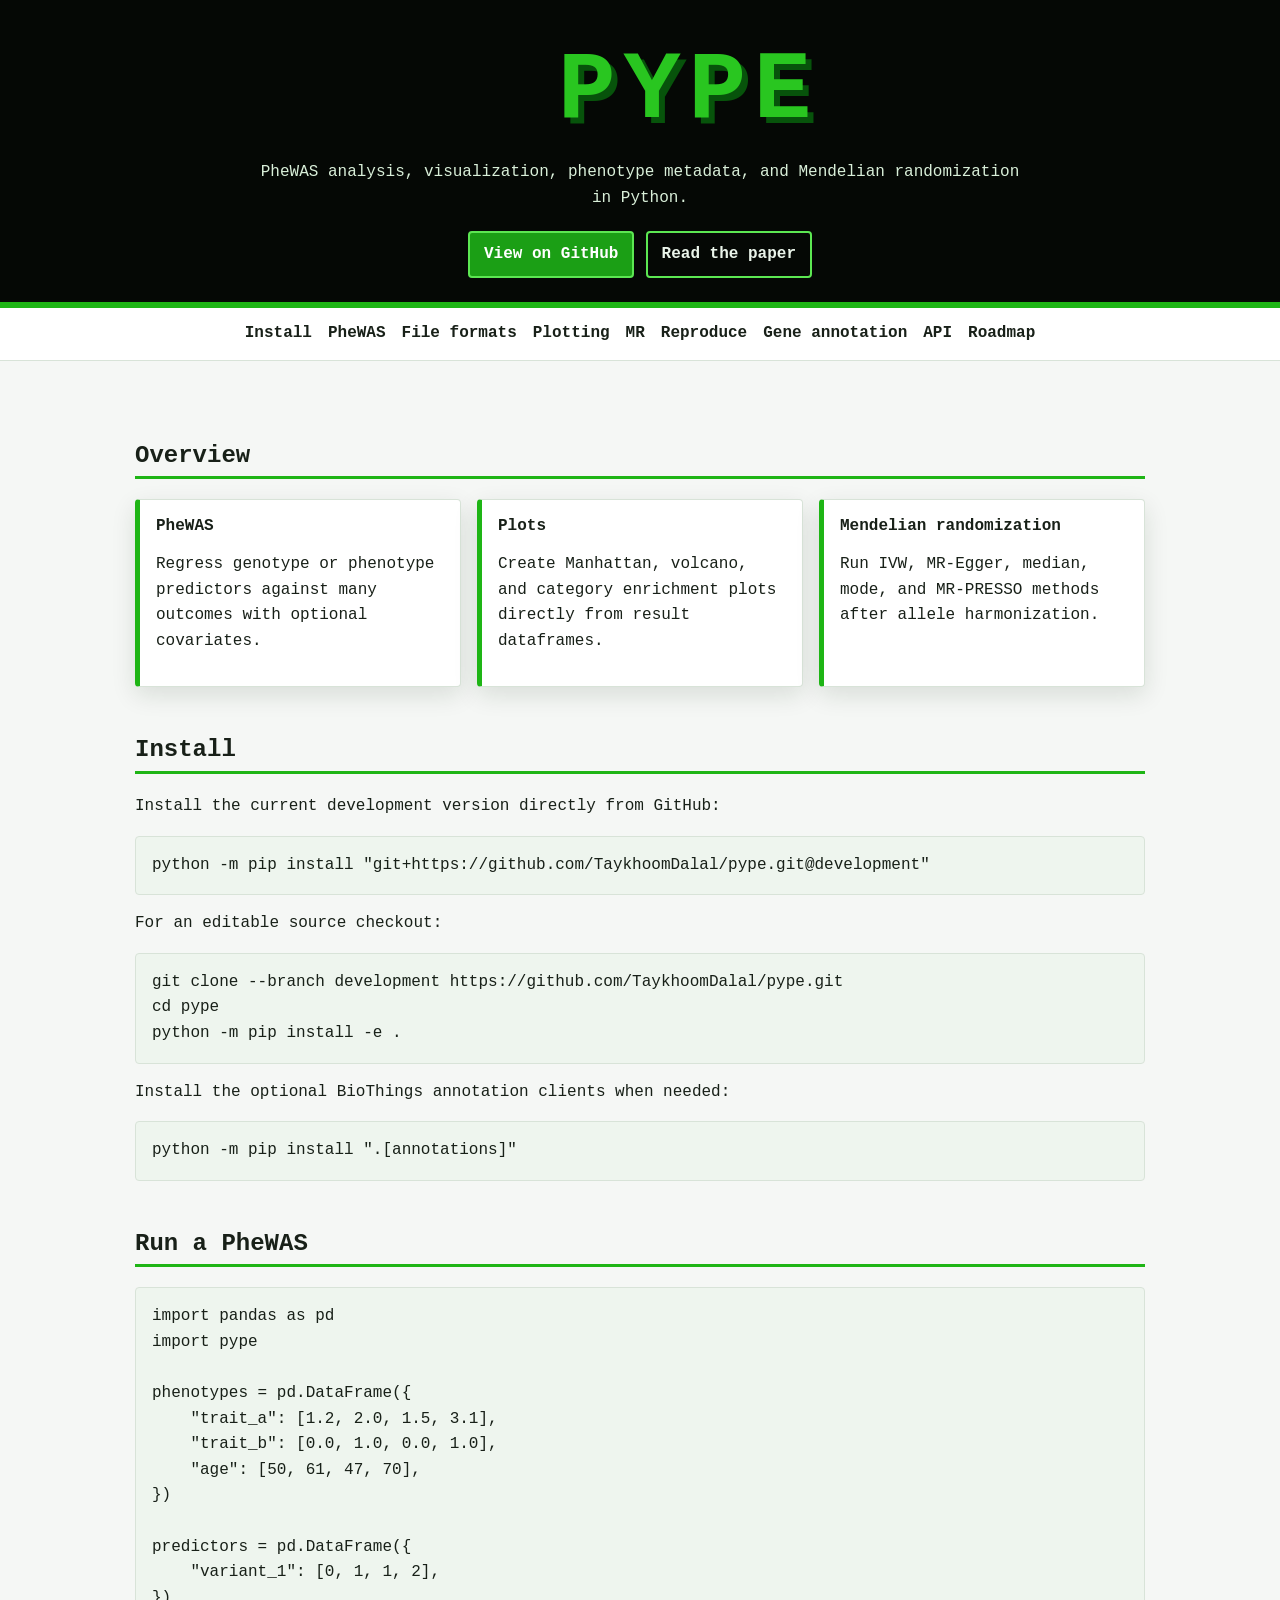
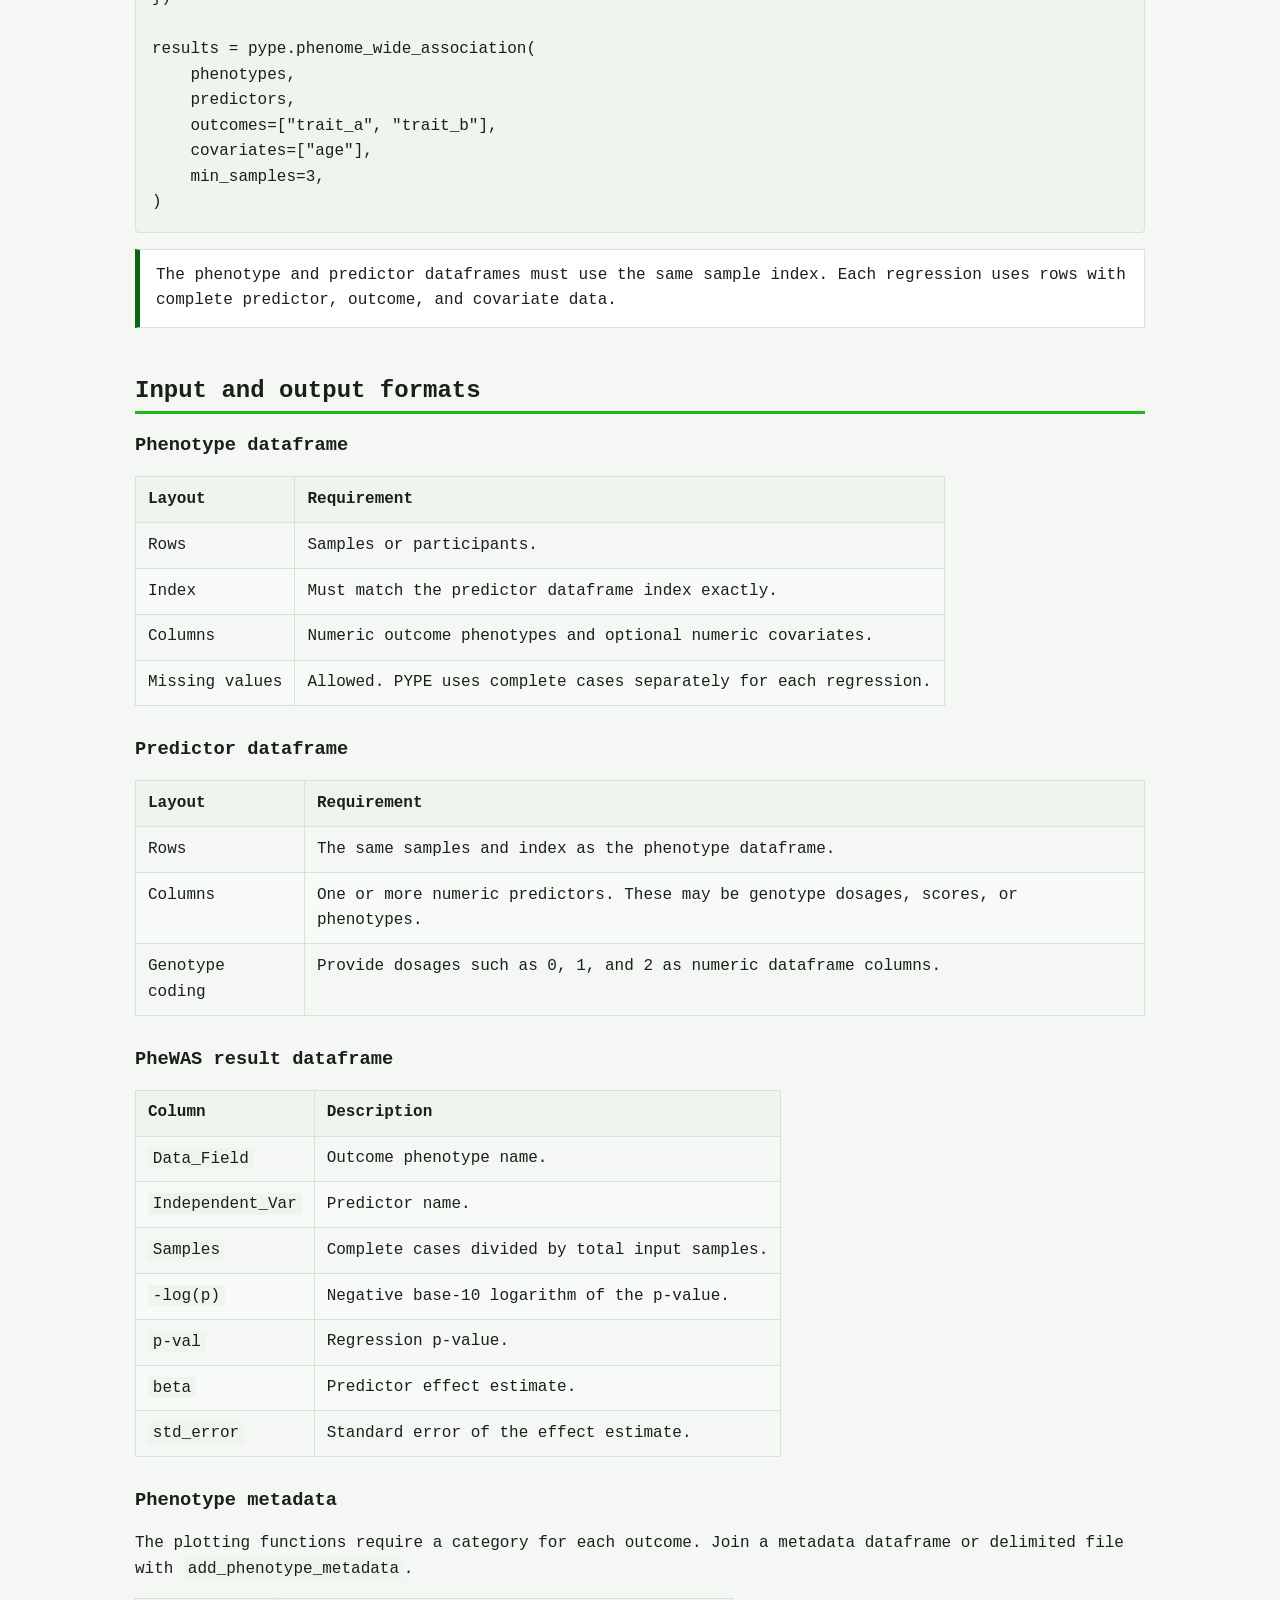
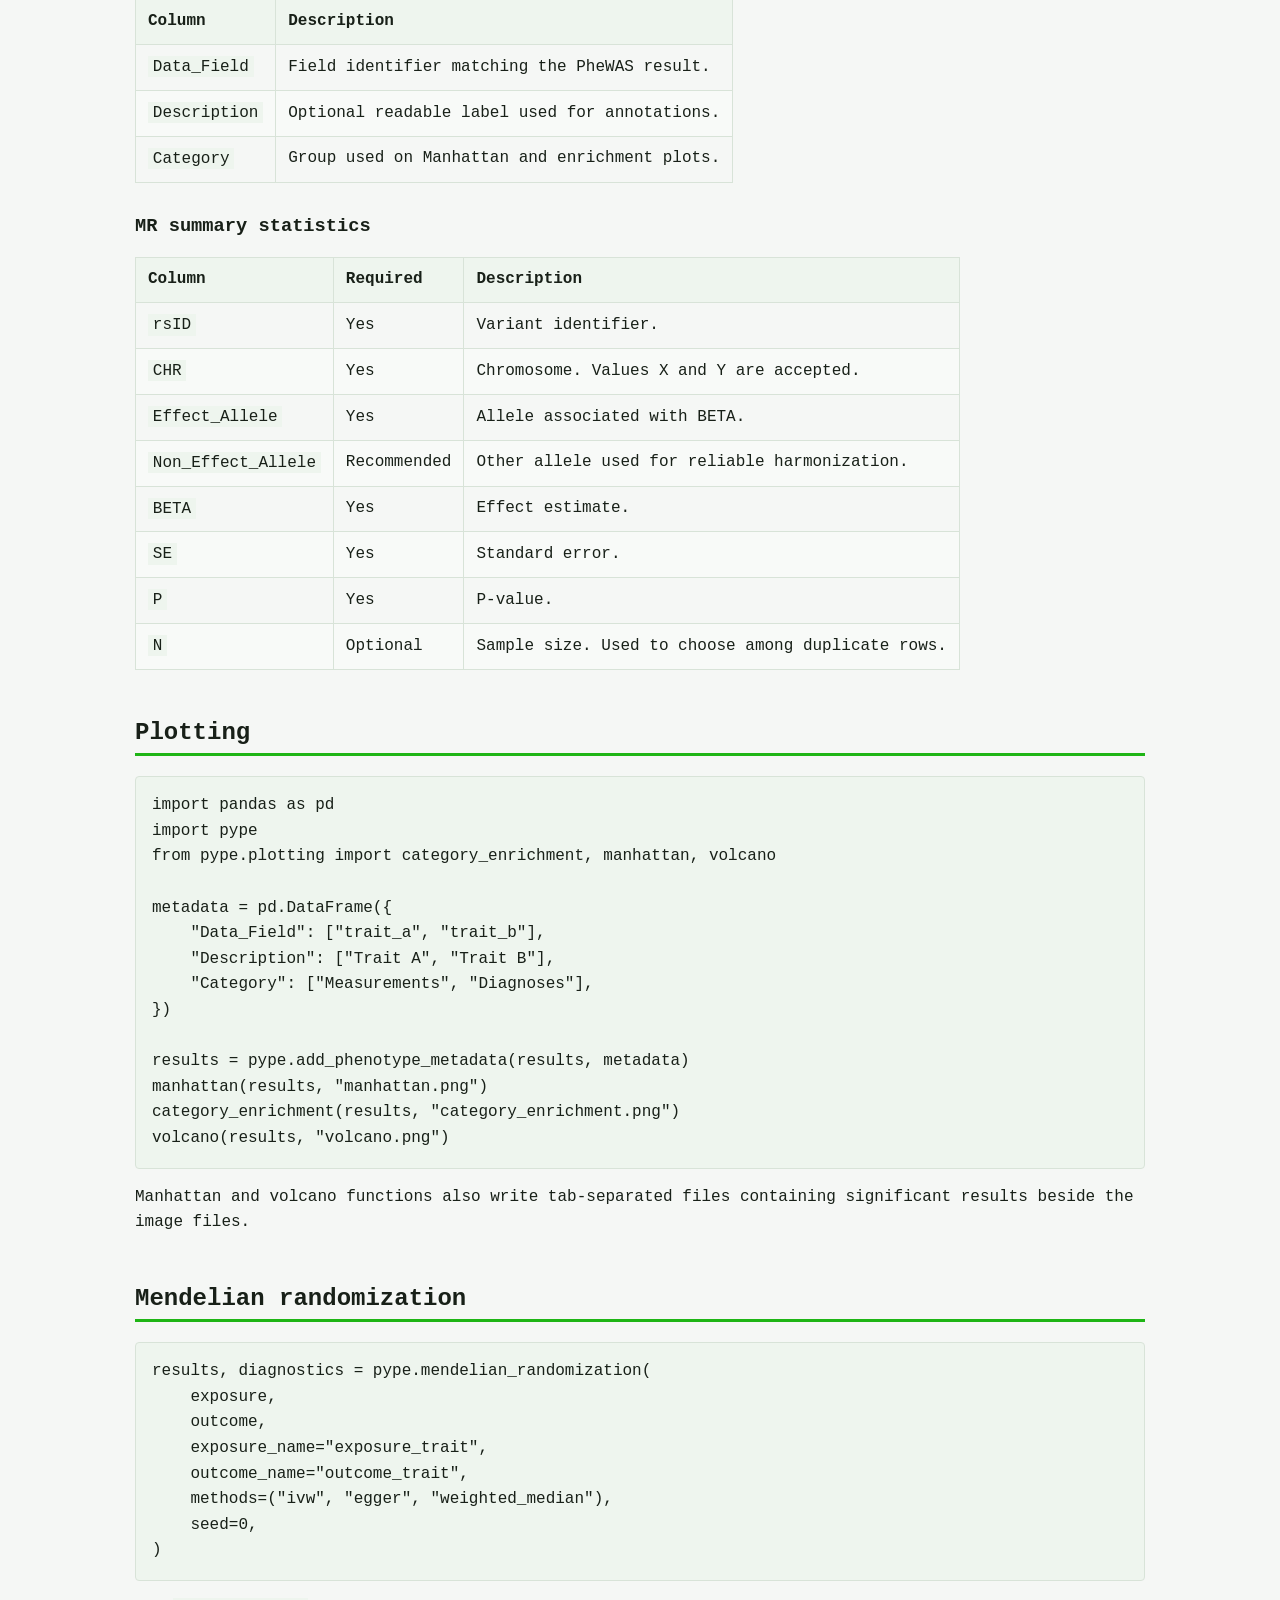
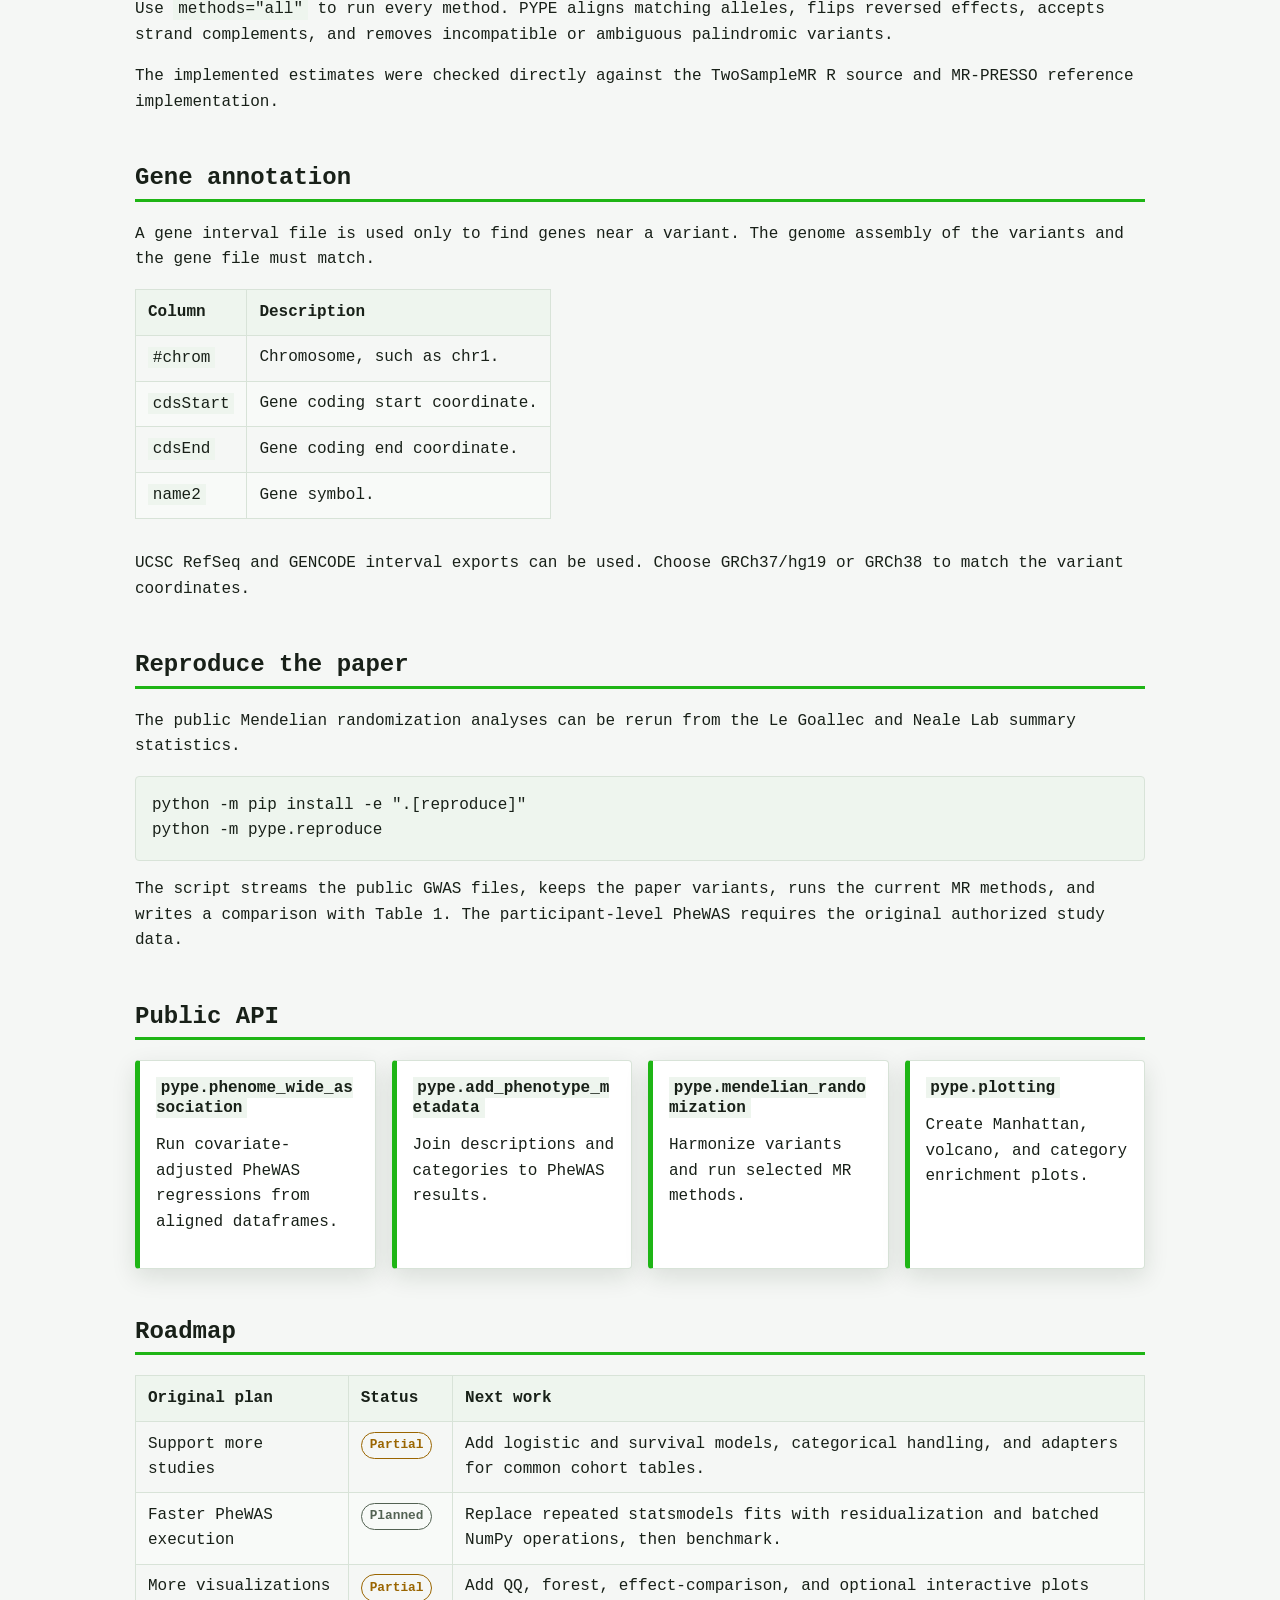
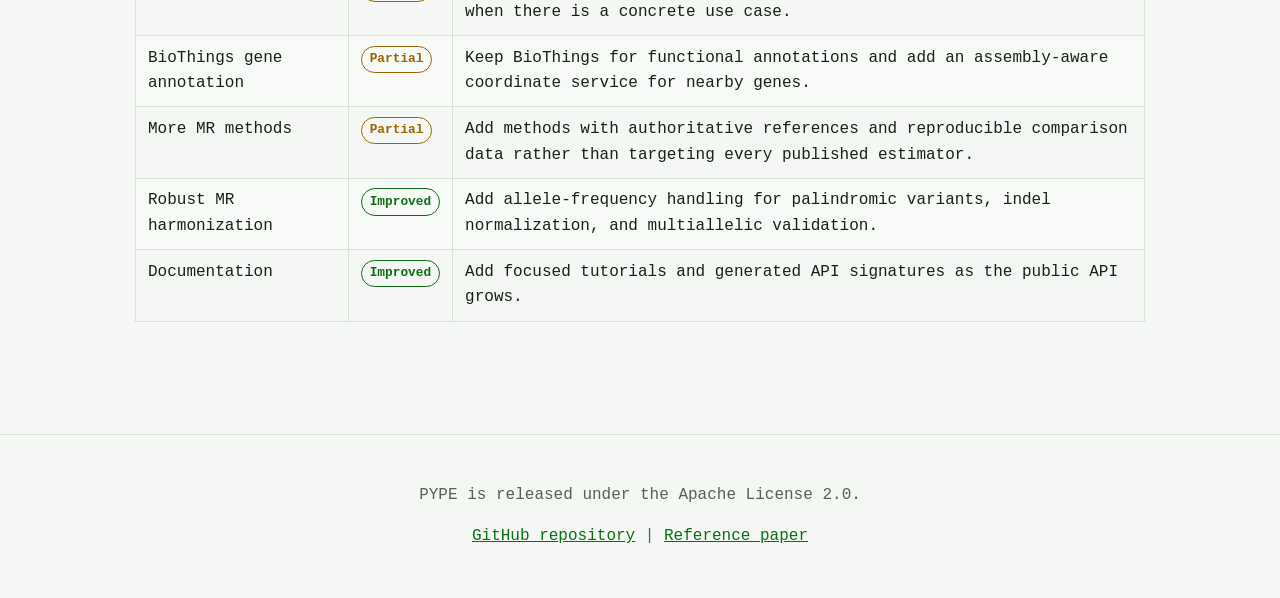
==== commit 7357b3e2: "Add paper reproduction workflow Stream the public Le Goallec and Neale Lab summary statistics, rerun" ====
--- a/docs/index.html
+++ b/docs/index.html
@@ -31,8 +31,10 @@
     <a href="#formats">File formats</a>
     <a href="#plotting">Plotting</a>
     <a href="#mr">MR</a>
+    <a href="#reproduce">Reproduce</a>
     <a href="#genes">Gene annotation</a>
     <a href="#api">API</a>
+    <a href="#roadmap">Roadmap</a>
   </nav>
 
   <main id="content">
@@ -218,6 +220,14 @@
       <p>UCSC RefSeq and GENCODE interval exports can be used. Choose GRCh37/hg19 or GRCh38 to match the variant coordinates.</p>
     </section>
 
+    <section id="reproduce">
+      <h2>Reproduce the paper</h2>
+      <p>The public Mendelian randomization analyses can be rerun from the Le Goallec and Neale Lab summary statistics.</p>
+      <pre><code>python -m pip install -e ".[reproduce]"
+python -m pype.reproduce</code></pre>
+      <p>The script streams the public GWAS files, keeps the paper variants, runs the current MR methods, and writes a comparison with Table 1. The participant-level PheWAS requires the original authorized study data.</p>
+    </section>
+
     <section id="api">
       <h2>Public API</h2>
       <div class="grid">
@@ -238,6 +248,52 @@
           <p>Create Manhattan, volcano, and category enrichment plots.</p>
         </article>
       </div>
+    </section>
+
+    <section id="roadmap">
+      <h2>Roadmap</h2>
+      <table>
+        <thead>
+          <tr><th>Original plan</th><th>Status</th><th>Next work</th></tr>
+        </thead>
+        <tbody>
+          <tr>
+            <td>Support more studies</td>
+            <td><span class="status partial">Partial</span></td>
+            <td>Add logistic and survival models, categorical handling, and adapters for common cohort tables.</td>
+          </tr>
+          <tr>
+            <td>Faster PheWAS execution</td>
+            <td><span class="status planned">Planned</span></td>
+            <td>Replace repeated statsmodels fits with residualization and batched NumPy operations, then benchmark.</td>
+          </tr>
+          <tr>
+            <td>More visualizations</td>
+            <td><span class="status partial">Partial</span></td>
+            <td>Add QQ, forest, effect-comparison, and optional interactive plots when there is a concrete use case.</td>
+          </tr>
+          <tr>
+            <td>BioThings gene annotation</td>
+            <td><span class="status partial">Partial</span></td>
+            <td>Keep BioThings for functional annotations and add an assembly-aware coordinate service for nearby genes.</td>
+          </tr>
+          <tr>
+            <td>More MR methods</td>
+            <td><span class="status partial">Partial</span></td>
+            <td>Add methods with authoritative references and reproducible comparison data rather than targeting every published estimator.</td>
+          </tr>
+          <tr>
+            <td>Robust MR harmonization</td>
+            <td><span class="status strong">Improved</span></td>
+            <td>Add allele-frequency handling for palindromic variants, indel normalization, and multiallelic validation.</td>
+          </tr>
+          <tr>
+            <td>Documentation</td>
+            <td><span class="status strong">Improved</span></td>
+            <td>Add focused tutorials and generated API signatures as the public API grows.</td>
+          </tr>
+        </tbody>
+      </table>
     </section>
   </main>
 
--- a/docs/styles.css
+++ b/docs/styles.css
@@ -248,6 +248,27 @@
   padding: 0.8rem 1rem;
 }
 
+.status {
+  border: 1px solid currentColor;
+  border-radius: 999px;
+  display: inline-block;
+  font-size: 0.8rem;
+  font-weight: 700;
+  padding: 0.15rem 0.5rem;
+}
+
+.status.strong {
+  color: var(--link);
+}
+
+.status.partial {
+  color: #9a6500;
+}
+
+.status.planned {
+  color: var(--muted);
+}
+
 footer {
   border-top: 1px solid var(--border);
   color: var(--muted);
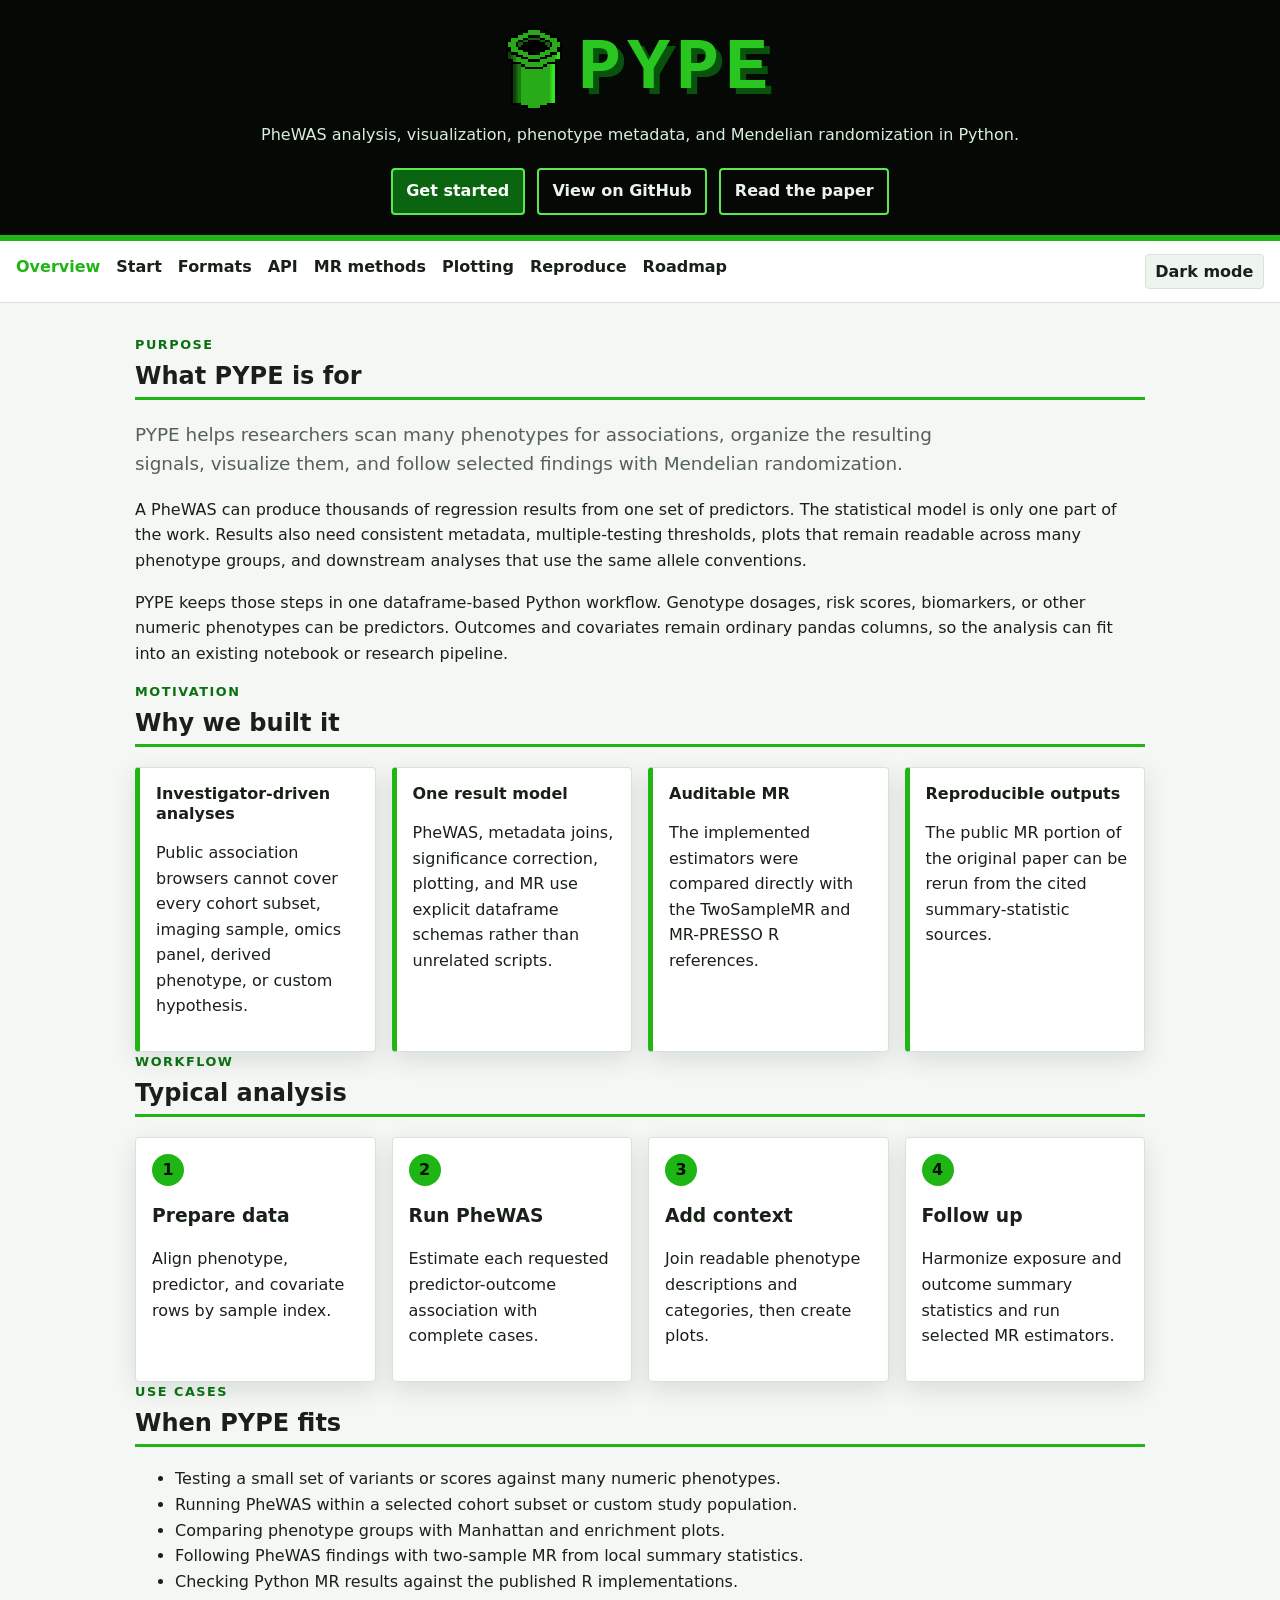
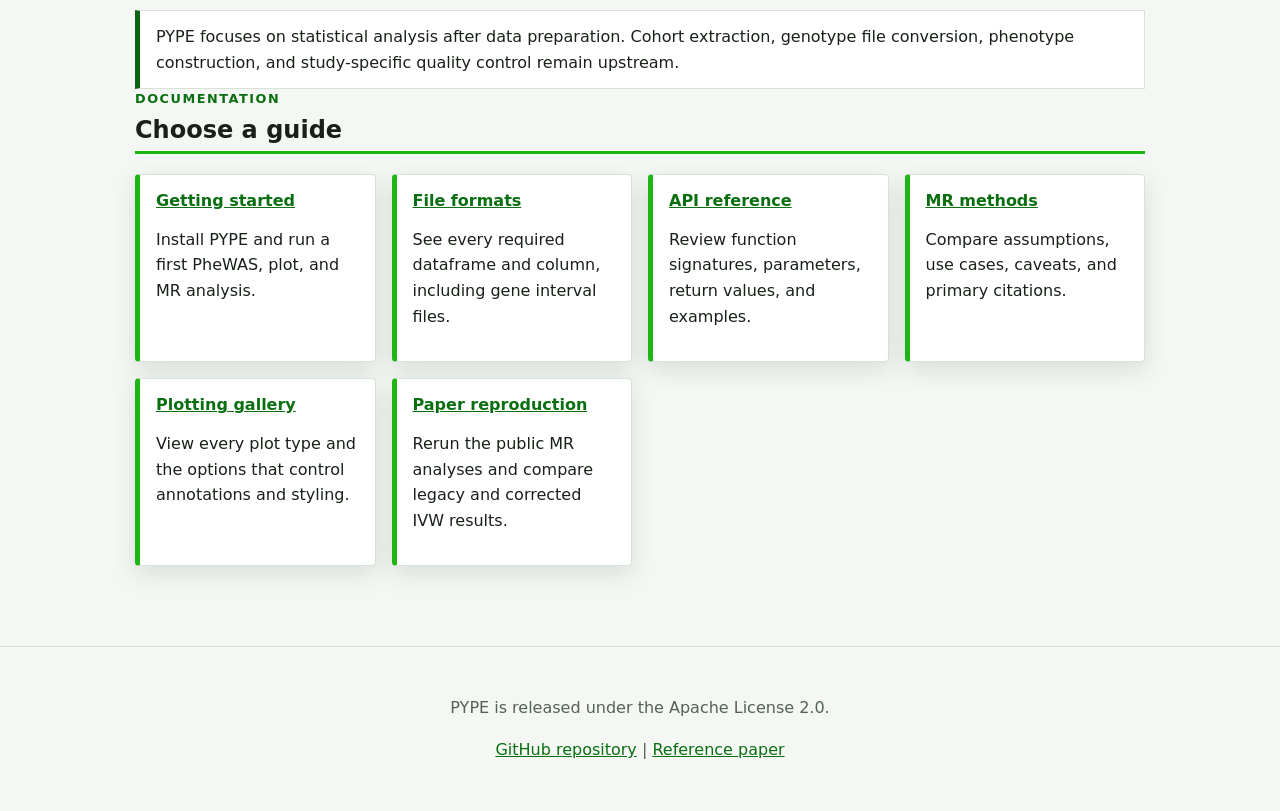
==== commit 3a8e84c8: "Expand docs and standardize schemas Split the documentation into focused guides, add method citation" ====
--- a/docs/index.html
+++ b/docs/index.html
@@ -3,12 +3,16 @@
 <head>
   <meta charset="utf-8">
   <meta name="viewport" content="width=device-width, initial-scale=1">
-  <meta name="description" content="Documentation for PYPE PheWAS, plotting, and Mendelian randomization tools.">
+  <meta name="description" content="PYPE documentation for PheWAS, plotting, phenotype metadata, and Mendelian randomization.">
   <meta property="og:title" content="PYPE documentation">
   <meta property="og:description" content="PheWAS analysis, visualization, phenotype metadata, and Mendelian randomization in Python.">
   <meta property="og:image" content="https://taykhoomdalal.github.io/pype/assets/pype_logo.png">
   <link rel="canonical" href="https://taykhoomdalal.github.io/pype/">
+  <link rel="icon" href="assets/favicon.ico" sizes="any">
+  <link rel="icon" type="image/png" sizes="128x128" href="assets/favicon.png">
+  <link rel="apple-touch-icon" href="assets/apple-touch-icon.png">
   <title>PYPE documentation</title>
+  <script src="theme.js"></script>
   <link rel="stylesheet" href="styles.css">
 </head>
 <body>
@@ -20,280 +24,123 @@
     </div>
     <p>PheWAS analysis, visualization, phenotype metadata, and Mendelian randomization in Python.</p>
     <div class="actions">
-      <a class="button primary" href="https://github.com/TaykhoomDalal/pype">View on GitHub</a>
+      <a class="button primary" href="getting-started.html">Get started</a>
+      <a class="button" href="https://github.com/TaykhoomDalal/pype">View on GitHub</a>
       <a class="button" href="https://doi.org/10.1016/j.patter.2024.100982">Read the paper</a>
     </div>
   </header>
 
   <nav aria-label="Documentation">
-    <a href="#install">Install</a>
-    <a href="#phewas">PheWAS</a>
-    <a href="#formats">File formats</a>
-    <a href="#plotting">Plotting</a>
-    <a href="#mr">MR</a>
-    <a href="#reproduce">Reproduce</a>
-    <a href="#genes">Gene annotation</a>
-    <a href="#api">API</a>
-    <a href="#roadmap">Roadmap</a>
+    <a class="current" aria-current="page" href="index.html">Overview</a>
+    <a href="getting-started.html">Start</a>
+    <a href="file-formats.html">Formats</a>
+    <a href="api.html">API</a>
+    <a href="mr.html">MR methods</a>
+    <a href="plotting.html">Plotting</a>
+    <a href="reproducibility.html">Reproduce</a>
+    <a href="roadmap.html">Roadmap</a>
+    <button class="theme-toggle" type="button" data-theme-toggle>Theme</button>
   </nav>
 
   <main id="content">
-    <section id="overview">
-      <h2>Overview</h2>
+    <section>
+      <p class="kicker">Purpose</p>
+      <h2>What PYPE is for</h2>
+      <p class="lede">PYPE helps researchers scan many phenotypes for associations, organize the resulting signals, visualize them, and follow selected findings with Mendelian randomization.</p>
+      <p>A PheWAS can produce thousands of regression results from one set of predictors. The statistical model is only one part of the work. Results also need consistent metadata, multiple-testing thresholds, plots that remain readable across many phenotype groups, and downstream analyses that use the same allele conventions.</p>
+      <p>PYPE keeps those steps in one dataframe-based Python workflow. Genotype dosages, risk scores, biomarkers, or other numeric phenotypes can be predictors. Outcomes and covariates remain ordinary pandas columns, so the analysis can fit into an existing notebook or research pipeline.</p>
+    </section>
+
+    <section>
+      <p class="kicker">Motivation</p>
+      <h2>Why we built it</h2>
       <div class="grid">
         <article class="card">
-          <h3>PheWAS</h3>
-          <p>Regress genotype or phenotype predictors against many outcomes with optional covariates.</p>
+          <h3>Investigator-driven analyses</h3>
+          <p>Public association browsers cannot cover every cohort subset, imaging sample, omics panel, derived phenotype, or custom hypothesis.</p>
         </article>
         <article class="card">
-          <h3>Plots</h3>
-          <p>Create Manhattan, volcano, and category enrichment plots directly from result dataframes.</p>
+          <h3>One result model</h3>
+          <p>PheWAS, metadata joins, significance correction, plotting, and MR use explicit dataframe schemas rather than unrelated scripts.</p>
         </article>
         <article class="card">
-          <h3>Mendelian randomization</h3>
-          <p>Run IVW, MR-Egger, median, mode, and MR-PRESSO methods after allele harmonization.</p>
+          <h3>Auditable MR</h3>
+          <p>The implemented estimators were compared directly with the TwoSampleMR and MR-PRESSO R references.</p>
+        </article>
+        <article class="card">
+          <h3>Reproducible outputs</h3>
+          <p>The public MR portion of the original paper can be rerun from the cited summary-statistic sources.</p>
         </article>
       </div>
     </section>
 
-    <section id="install">
-      <h2>Install</h2>
-      <p>Install the current development version directly from GitHub:</p>
-      <pre><code>python -m pip install "git+https://github.com/TaykhoomDalal/pype.git@development"</code></pre>
-      <p>For an editable source checkout:</p>
-      <pre><code>git clone --branch development https://github.com/TaykhoomDalal/pype.git
-cd pype
-python -m pip install -e .</code></pre>
-      <p>Install the optional BioThings annotation clients when needed:</p>
-      <pre><code>python -m pip install ".[annotations]"</code></pre>
-    </section>
-
-    <section id="phewas">
-      <h2>Run a PheWAS</h2>
-      <pre><code>import pandas as pd
-import pype
-
-phenotypes = pd.DataFrame({
-    "trait_a": [1.2, 2.0, 1.5, 3.1],
-    "trait_b": [0.0, 1.0, 0.0, 1.0],
-    "age": [50, 61, 47, 70],
-})
-
-predictors = pd.DataFrame({
-    "variant_1": [0, 1, 1, 2],
-})
-
-results = pype.phenome_wide_association(
-    phenotypes,
-    predictors,
-    outcomes=["trait_a", "trait_b"],
-    covariates=["age"],
-    min_samples=3,
-)</code></pre>
-      <div class="note">
-        The phenotype and predictor dataframes must use the same sample index. Each regression uses rows with complete predictor, outcome, and covariate data.
-      </div>
-    </section>
-
-    <section id="formats">
-      <h2>Input and output formats</h2>
-
-      <h3>Phenotype dataframe</h3>
-      <table>
-        <thead>
-          <tr><th>Layout</th><th>Requirement</th></tr>
-        </thead>
-        <tbody>
-          <tr><td>Rows</td><td>Samples or participants.</td></tr>
-          <tr><td>Index</td><td>Must match the predictor dataframe index exactly.</td></tr>
-          <tr><td>Columns</td><td>Numeric outcome phenotypes and optional numeric covariates.</td></tr>
-          <tr><td>Missing values</td><td>Allowed. PYPE uses complete cases separately for each regression.</td></tr>
-        </tbody>
-      </table>
-
-      <h3>Predictor dataframe</h3>
-      <table>
-        <thead>
-          <tr><th>Layout</th><th>Requirement</th></tr>
-        </thead>
-        <tbody>
-          <tr><td>Rows</td><td>The same samples and index as the phenotype dataframe.</td></tr>
-          <tr><td>Columns</td><td>One or more numeric predictors. These may be genotype dosages, scores, or phenotypes.</td></tr>
-          <tr><td>Genotype coding</td><td>Provide dosages such as 0, 1, and 2 as numeric dataframe columns.</td></tr>
-        </tbody>
-      </table>
-
-      <h3>PheWAS result dataframe</h3>
-      <table>
-        <thead>
-          <tr><th>Column</th><th>Description</th></tr>
-        </thead>
-        <tbody>
-          <tr><td><code>Data_Field</code></td><td>Outcome phenotype name.</td></tr>
-          <tr><td><code>Independent_Var</code></td><td>Predictor name.</td></tr>
-          <tr><td><code>Samples</code></td><td>Complete cases divided by total input samples.</td></tr>
-          <tr><td><code>-log(p)</code></td><td>Negative base-10 logarithm of the p-value.</td></tr>
-          <tr><td><code>p-val</code></td><td>Regression p-value.</td></tr>
-          <tr><td><code>beta</code></td><td>Predictor effect estimate.</td></tr>
-          <tr><td><code>std_error</code></td><td>Standard error of the effect estimate.</td></tr>
-        </tbody>
-      </table>
-
-      <h3>Phenotype metadata</h3>
-      <p>The plotting functions require a category for each outcome. Join a metadata dataframe or delimited file with <code>add_phenotype_metadata</code>.</p>
-      <table>
-        <thead>
-          <tr><th>Column</th><th>Description</th></tr>
-        </thead>
-        <tbody>
-          <tr><td><code>Data_Field</code></td><td>Field identifier matching the PheWAS result.</td></tr>
-          <tr><td><code>Description</code></td><td>Optional readable label used for annotations.</td></tr>
-          <tr><td><code>Category</code></td><td>Group used on Manhattan and enrichment plots.</td></tr>
-        </tbody>
-      </table>
-
-      <h3>MR summary statistics</h3>
-      <table>
-        <thead>
-          <tr><th>Column</th><th>Required</th><th>Description</th></tr>
-        </thead>
-        <tbody>
-          <tr><td><code>rsID</code></td><td>Yes</td><td>Variant identifier.</td></tr>
-          <tr><td><code>CHR</code></td><td>Yes</td><td>Chromosome. Values X and Y are accepted.</td></tr>
-          <tr><td><code>Effect_Allele</code></td><td>Yes</td><td>Allele associated with BETA.</td></tr>
-          <tr><td><code>Non_Effect_Allele</code></td><td>Recommended</td><td>Other allele used for reliable harmonization.</td></tr>
-          <tr><td><code>BETA</code></td><td>Yes</td><td>Effect estimate.</td></tr>
-          <tr><td><code>SE</code></td><td>Yes</td><td>Standard error.</td></tr>
-          <tr><td><code>P</code></td><td>Yes</td><td>P-value.</td></tr>
-          <tr><td><code>N</code></td><td>Optional</td><td>Sample size. Used to choose among duplicate rows.</td></tr>
-        </tbody>
-      </table>
-    </section>
-
-    <section id="plotting">
-      <h2>Plotting</h2>
-      <pre><code>import pandas as pd
-import pype
-from pype.plotting import category_enrichment, manhattan, volcano
-
-metadata = pd.DataFrame({
-    "Data_Field": ["trait_a", "trait_b"],
-    "Description": ["Trait A", "Trait B"],
-    "Category": ["Measurements", "Diagnoses"],
-})
-
-results = pype.add_phenotype_metadata(results, metadata)
-manhattan(results, "manhattan.png")
-category_enrichment(results, "category_enrichment.png")
-volcano(results, "volcano.png")</code></pre>
-      <p>Manhattan and volcano functions also write tab-separated files containing significant results beside the image files.</p>
-    </section>
-
-    <section id="mr">
-      <h2>Mendelian randomization</h2>
-      <pre><code>results, diagnostics = pype.mendelian_randomization(
-    exposure,
-    outcome,
-    exposure_name="exposure_trait",
-    outcome_name="outcome_trait",
-    methods=("ivw", "egger", "weighted_median"),
-    seed=0,
-)</code></pre>
-      <p>Use <code>methods="all"</code> to run every method. PYPE aligns matching alleles, flips reversed effects, accepts strand complements, and removes incompatible or ambiguous palindromic variants.</p>
-      <p>The implemented estimates were checked directly against the TwoSampleMR R source and MR-PRESSO reference implementation.</p>
-    </section>
-
-    <section id="genes">
-      <h2>Gene annotation</h2>
-      <p>A gene interval file is used only to find genes near a variant. The genome assembly of the variants and the gene file must match.</p>
-      <table>
-        <thead>
-          <tr><th>Column</th><th>Description</th></tr>
-        </thead>
-        <tbody>
-          <tr><td><code>#chrom</code></td><td>Chromosome, such as chr1.</td></tr>
-          <tr><td><code>cdsStart</code></td><td>Gene coding start coordinate.</td></tr>
-          <tr><td><code>cdsEnd</code></td><td>Gene coding end coordinate.</td></tr>
-          <tr><td><code>name2</code></td><td>Gene symbol.</td></tr>
-        </tbody>
-      </table>
-      <p>UCSC RefSeq and GENCODE interval exports can be used. Choose GRCh37/hg19 or GRCh38 to match the variant coordinates.</p>
-    </section>
-
-    <section id="reproduce">
-      <h2>Reproduce the paper</h2>
-      <p>The public Mendelian randomization analyses can be rerun from the Le Goallec and Neale Lab summary statistics.</p>
-      <pre><code>python -m pip install -e ".[reproduce]"
-python -m pype.reproduce</code></pre>
-      <p>The script streams the public GWAS files, keeps the paper variants, runs the current MR methods, and writes a comparison with Table 1. The participant-level PheWAS requires the original authorized study data.</p>
-    </section>
-
-    <section id="api">
-      <h2>Public API</h2>
-      <div class="grid">
-        <article class="card">
-          <h3><code>pype.phenome_wide_association</code></h3>
-          <p>Run covariate-adjusted PheWAS regressions from aligned dataframes.</p>
+    <section>
+      <p class="kicker">Workflow</p>
+      <h2>Typical analysis</h2>
+      <div class="workflow">
+        <article class="step">
+          <h3>Prepare data</h3>
+          <p>Align phenotype, predictor, and covariate rows by sample index.</p>
         </article>
-        <article class="card">
-          <h3><code>pype.add_phenotype_metadata</code></h3>
-          <p>Join descriptions and categories to PheWAS results.</p>
+        <article class="step">
+          <h3>Run PheWAS</h3>
+          <p>Estimate each requested predictor-outcome association with complete cases.</p>
         </article>
-        <article class="card">
-          <h3><code>pype.mendelian_randomization</code></h3>
-          <p>Harmonize variants and run selected MR methods.</p>
+        <article class="step">
+          <h3>Add context</h3>
+          <p>Join readable phenotype descriptions and categories, then create plots.</p>
         </article>
-        <article class="card">
-          <h3><code>pype.plotting</code></h3>
-          <p>Create Manhattan, volcano, and category enrichment plots.</p>
+        <article class="step">
+          <h3>Follow up</h3>
+          <p>Harmonize exposure and outcome summary statistics and run selected MR estimators.</p>
         </article>
       </div>
     </section>
 
-    <section id="roadmap">
-      <h2>Roadmap</h2>
-      <table>
-        <thead>
-          <tr><th>Original plan</th><th>Status</th><th>Next work</th></tr>
-        </thead>
-        <tbody>
-          <tr>
-            <td>Support more studies</td>
-            <td><span class="status partial">Partial</span></td>
-            <td>Add logistic and survival models, categorical handling, and adapters for common cohort tables.</td>
-          </tr>
-          <tr>
-            <td>Faster PheWAS execution</td>
-            <td><span class="status planned">Planned</span></td>
-            <td>Replace repeated statsmodels fits with residualization and batched NumPy operations, then benchmark.</td>
-          </tr>
-          <tr>
-            <td>More visualizations</td>
-            <td><span class="status partial">Partial</span></td>
-            <td>Add QQ, forest, effect-comparison, and optional interactive plots when there is a concrete use case.</td>
-          </tr>
-          <tr>
-            <td>BioThings gene annotation</td>
-            <td><span class="status partial">Partial</span></td>
-            <td>Keep BioThings for functional annotations and add an assembly-aware coordinate service for nearby genes.</td>
-          </tr>
-          <tr>
-            <td>More MR methods</td>
-            <td><span class="status partial">Partial</span></td>
-            <td>Add methods with authoritative references and reproducible comparison data rather than targeting every published estimator.</td>
-          </tr>
-          <tr>
-            <td>Robust MR harmonization</td>
-            <td><span class="status strong">Improved</span></td>
-            <td>Add allele-frequency handling for palindromic variants, indel normalization, and multiallelic validation.</td>
-          </tr>
-          <tr>
-            <td>Documentation</td>
-            <td><span class="status strong">Improved</span></td>
-            <td>Add focused tutorials and generated API signatures as the public API grows.</td>
-          </tr>
-        </tbody>
-      </table>
+    <section>
+      <p class="kicker">Use cases</p>
+      <h2>When PYPE fits</h2>
+      <ul>
+        <li>Testing a small set of variants or scores against many numeric phenotypes.</li>
+        <li>Running PheWAS within a selected cohort subset or custom study population.</li>
+        <li>Comparing phenotype groups with Manhattan and enrichment plots.</li>
+        <li>Following PheWAS findings with two-sample MR from local summary statistics.</li>
+        <li>Checking Python MR results against the published R implementations.</li>
+      </ul>
+      <div class="note">
+        PYPE focuses on statistical analysis after data preparation. Cohort extraction, genotype file conversion, phenotype construction, and study-specific quality control remain upstream.
+      </div>
+    </section>
+
+    <section>
+      <p class="kicker">Documentation</p>
+      <h2>Choose a guide</h2>
+      <div class="grid">
+        <article class="card">
+          <h3><a href="getting-started.html">Getting started</a></h3>
+          <p>Install PYPE and run a first PheWAS, plot, and MR analysis.</p>
+        </article>
+        <article class="card">
+          <h3><a href="file-formats.html">File formats</a></h3>
+          <p>See every required dataframe and column, including gene interval files.</p>
+        </article>
+        <article class="card">
+          <h3><a href="api.html">API reference</a></h3>
+          <p>Review function signatures, parameters, return values, and examples.</p>
+        </article>
+        <article class="card">
+          <h3><a href="mr.html">MR methods</a></h3>
+          <p>Compare assumptions, use cases, caveats, and primary citations.</p>
+        </article>
+        <article class="card">
+          <h3><a href="plotting.html">Plotting gallery</a></h3>
+          <p>View every plot type and the options that control annotations and styling.</p>
+        </article>
+        <article class="card">
+          <h3><a href="reproducibility.html">Paper reproduction</a></h3>
+          <p>Rerun the public MR analyses and compare legacy and corrected IVW results.</p>
+        </article>
+      </div>
     </section>
   </main>
 
--- a/docs/styles.css
+++ b/docs/styles.css
@@ -7,6 +7,7 @@
   --green: #1eb515;
   --green-dark: #0b6510;
   --link: #0a6f10;
+  --warning: #815300;
   --border: #d8e3d8;
   --code: #eef5ee;
   --stripe: #f8faf8;
@@ -14,12 +15,13 @@
 }
 
 @media (prefers-color-scheme: dark) {
-  :root {
+  :root:not([data-theme]) {
     --background: #0d120d;
     --surface: #151d15;
     --text: #eaf4ea;
     --muted: #a9b9a9;
     --link: #63df5a;
+    --warning: #f0b94f;
     --border: #2b3b2b;
     --code: #101810;
     --stripe: #121a12;
@@ -27,6 +29,24 @@
   }
 }
 
+:root[data-theme="light"] {
+  color-scheme: light;
+}
+
+:root[data-theme="dark"] {
+  color-scheme: dark;
+  --background: #0d120d;
+  --surface: #151d15;
+  --text: #eaf4ea;
+  --muted: #a9b9a9;
+  --link: #63df5a;
+  --warning: #f0b94f;
+  --border: #2b3b2b;
+  --code: #101810;
+  --stripe: #121a12;
+  --shadow: rgba(0, 0, 0, 0.3);
+}
+
 * {
   box-sizing: border-box;
 }
@@ -39,7 +59,7 @@
   margin: 0;
   background: var(--background);
   color: var(--text);
-  font-family: ui-monospace, SFMono-Regular, Menlo, Monaco, Consolas, monospace;
+  font-family: Inter, ui-sans-serif, system-ui, -apple-system, BlinkMacSystemFont, "Segoe UI", sans-serif;
   line-height: 1.6;
 }
 
@@ -48,7 +68,7 @@
 }
 
 a:focus-visible {
-  outline: 3px solid var(--green);
+  outline: 3px solid var(--link);
   outline-offset: 3px;
 }
 
@@ -68,7 +88,7 @@
 header {
   background: #050805;
   border-bottom: 6px solid var(--green);
-  padding: 2rem 1rem 1.5rem;
+  padding: 1.5rem 1rem 1.25rem;
   text-align: center;
 }
 
@@ -82,12 +102,16 @@
 .brand .logo {
   height: auto;
   image-rendering: pixelated;
-  width: 81px;
-}
-
-.brand h1 {
+  width: 56px;
+}
+
+.brand h1,
+.brand-name {
   color: #29c620;
-  font-size: clamp(3rem, 10vw, 6rem);
+  display: block;
+  font-family: ui-monospace, SFMono-Regular, Menlo, Monaco, Consolas, monospace;
+  font-size: clamp(2.75rem, 7vw, 4.5rem);
+  font-weight: 800;
   letter-spacing: 0.08em;
   margin: 0;
   text-shadow: 6px 6px 0 #07530b;
@@ -118,7 +142,7 @@
 
 .button.primary,
 .button:hover {
-  background: #1b9f15;
+  background: #0b6510;
   color: #ffffff;
 }
 
@@ -145,13 +169,39 @@
   color: var(--green);
 }
 
+nav a.current {
+  color: var(--green);
+}
+
+.theme-toggle {
+  background: var(--code);
+  border: 1px solid var(--border);
+  border-radius: 4px;
+  color: var(--text);
+  cursor: pointer;
+  font: inherit;
+  font-weight: 700;
+  margin-left: auto;
+  padding: 0.25rem 0.6rem;
+  white-space: nowrap;
+}
+
+.theme-toggle:hover {
+  border-color: var(--link);
+  color: var(--link);
+}
+
 main {
   margin: 0 auto;
   max-width: 1050px;
   padding: 2rem 1.25rem 5rem;
 }
 
-section {
+main.wide {
+  max-width: 1220px;
+}
+
+[id] {
   scroll-margin-top: 5rem;
 }
 
@@ -167,6 +217,173 @@
   padding-bottom: 0.35rem;
 }
 
+.compact {
+  padding-block: 1rem;
+}
+
+.compact .brand .logo {
+  width: 54px;
+}
+
+.compact .brand h1,
+.compact .brand-name {
+  font-size: clamp(2.2rem, 7vw, 3.8rem);
+}
+
+.compact > p,
+.compact > .actions {
+  display: none;
+}
+
+.lede {
+  color: var(--muted);
+  font-size: 1.15rem;
+  max-width: 820px;
+}
+
+.kicker {
+  color: var(--link);
+  font-size: 0.8rem;
+  font-weight: 800;
+  letter-spacing: 0.12em;
+  margin: 0 0 0.35rem;
+  text-transform: uppercase;
+}
+
+.kicker + h1,
+.kicker + h2 {
+  margin-top: 0;
+}
+
+.workflow {
+  counter-reset: step;
+  display: grid;
+  gap: 1rem;
+  grid-template-columns: repeat(auto-fit, minmax(210px, 1fr));
+}
+
+.step {
+  background: var(--surface);
+  border: 1px solid var(--border);
+  border-radius: 4px;
+  box-shadow: 0 8px 24px var(--shadow);
+  padding: 1rem;
+}
+
+.step::before {
+  background: var(--green);
+  border-radius: 50%;
+  color: #041004;
+  content: counter(step);
+  counter-increment: step;
+  display: grid;
+  font-weight: 900;
+  height: 2rem;
+  place-items: center;
+  width: 2rem;
+}
+
+.docs-layout {
+  align-items: start;
+  display: grid;
+  gap: 2rem;
+  grid-template-columns: minmax(0, 1fr) 230px;
+}
+
+.docs-content {
+  min-width: 0;
+}
+
+.docs-content > p,
+.docs-content > ul,
+.docs-content > ol {
+  max-width: 72ch;
+}
+
+.toc {
+  background: var(--surface);
+  border: 1px solid var(--border);
+  border-radius: 4px;
+  padding: 1rem;
+  position: sticky;
+  top: 5rem;
+}
+
+.toc strong {
+  display: block;
+  margin-bottom: 0.5rem;
+}
+
+.toc a {
+  display: block;
+  padding: 0.25rem 0;
+  text-decoration: none;
+}
+
+.method-card {
+  background: var(--surface);
+  border: 1px solid var(--border);
+  border-radius: 4px;
+  margin: 1.25rem 0;
+  padding: 1.1rem;
+}
+
+.method-card h3 {
+  margin-top: 0;
+}
+
+.citation {
+  border-top: 1px solid var(--border);
+  color: var(--muted);
+  font-size: 0.9rem;
+  margin-top: 1rem;
+  padding-top: 0.75rem;
+}
+
+.signature {
+  border-left: 5px solid var(--green);
+}
+
+.gallery {
+  display: grid;
+  gap: 2rem;
+  grid-template-columns: 1fr;
+}
+
+.gallery figure {
+  background: var(--surface);
+  border: 1px solid var(--border);
+  border-radius: 4px;
+  box-shadow: 0 8px 24px var(--shadow);
+  margin: 0;
+  overflow: hidden;
+}
+
+.gallery img {
+  background: #ffffff;
+  display: block;
+  height: auto;
+  width: 100%;
+}
+
+.gallery figcaption {
+  padding: 0.8rem 1rem 1rem;
+}
+
+.full-resolution {
+  display: block;
+  font-weight: 700;
+  margin-top: 0.5rem;
+}
+
+.comparison {
+  font-variant-numeric: tabular-nums;
+}
+
+.muted {
+  color: var(--muted);
+}
+
 .grid {
   display: grid;
   gap: 1rem;
@@ -196,7 +413,7 @@
 
 pre,
 code {
-  font-family: inherit;
+  font-family: ui-monospace, SFMono-Regular, Menlo, Monaco, Consolas, monospace;
 }
 
 pre {
@@ -209,12 +426,17 @@
 
 code {
   background: var(--code);
+  overflow-wrap: anywhere;
   padding: 0.1rem 0.3rem;
+  word-break: break-word;
 }
 
 pre code {
   background: transparent;
+  overflow-wrap: normal;
   padding: 0;
+  word-break: normal;
+  white-space: pre;
 }
 
 table {
@@ -223,6 +445,13 @@
   margin: 1rem 0 2rem;
   overflow-x: auto;
   width: 100%;
+}
+
+caption {
+  color: var(--muted);
+  font-weight: 700;
+  padding: 0 0 0.5rem;
+  text-align: left;
 }
 
 th,
@@ -262,7 +491,7 @@
 }
 
 .status.partial {
-  color: #9a6500;
+  color: var(--warning, #815300);
 }
 
 .status.planned {
@@ -276,6 +505,23 @@
   text-align: center;
 }
 
+@media (max-width: 900px) {
+  nav {
+    flex-wrap: nowrap;
+    justify-content: flex-start;
+    overflow-x: auto;
+  }
+
+  .docs-layout {
+    grid-template-columns: 1fr;
+  }
+
+  .toc {
+    order: -1;
+    position: static;
+  }
+}
+
 @media (max-width: 650px) {
   header {
     padding-top: 1.25rem;
@@ -299,3 +545,9 @@
     min-width: 130px;
   }
 }
+
+@media (prefers-reduced-motion: reduce) {
+  html {
+    scroll-behavior: auto;
+  }
+}
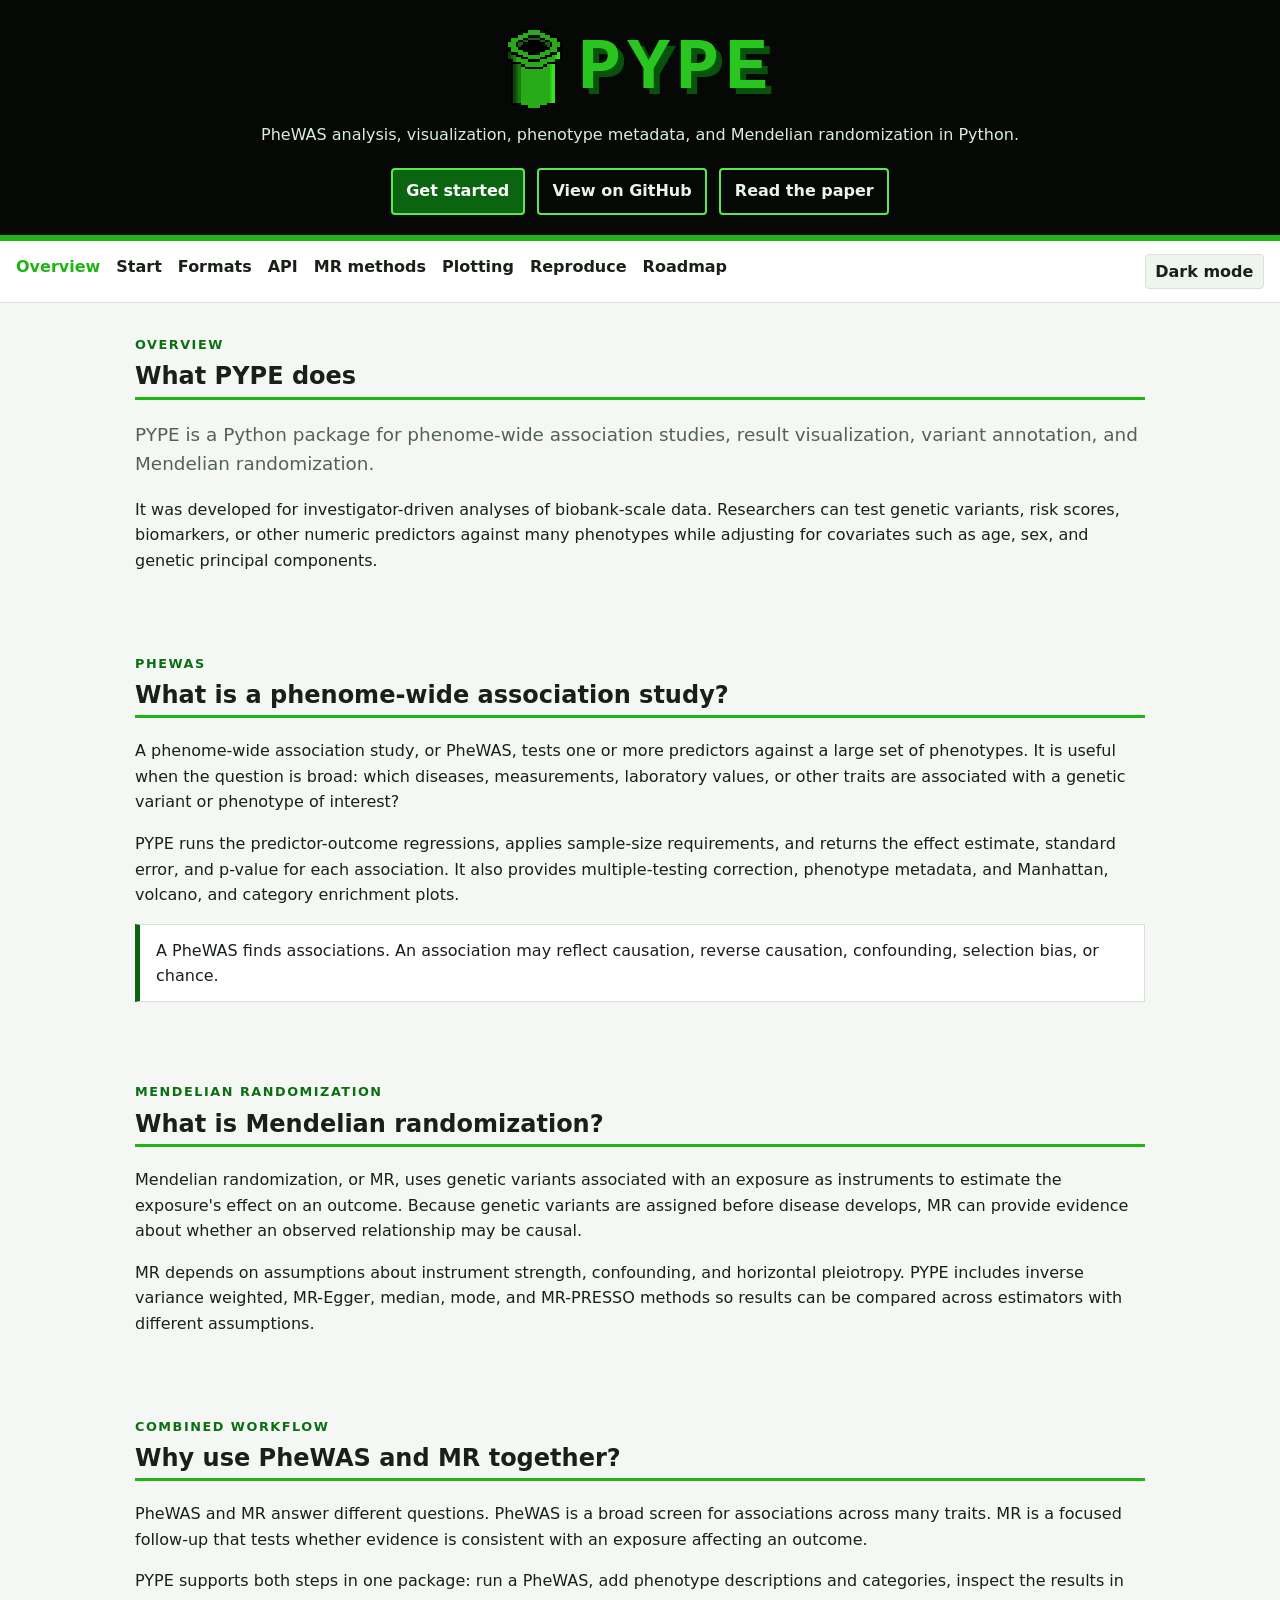
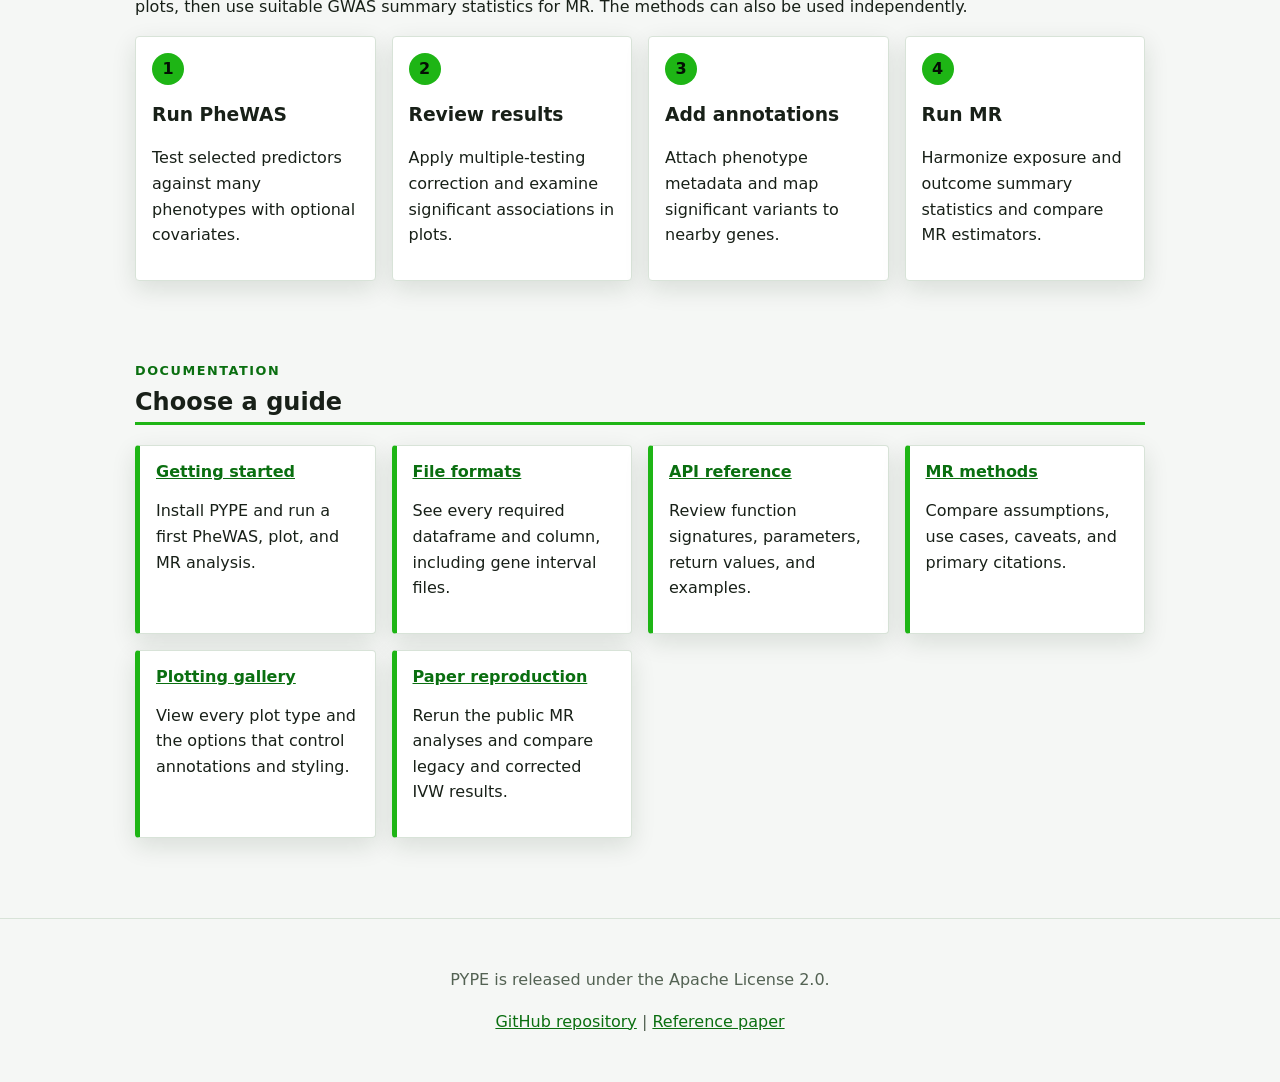
==== commit 4303d59c: "Rewrite documentation overview Replace promotional overview copy with a direct explanation of PheWAS" ====
--- a/docs/index.html
+++ b/docs/index.html
@@ -44,71 +44,51 @@
 
   <main id="content">
     <section>
-      <p class="kicker">Purpose</p>
-      <h2>What PYPE is for</h2>
-      <p class="lede">PYPE helps researchers scan many phenotypes for associations, organize the resulting signals, visualize them, and follow selected findings with Mendelian randomization.</p>
-      <p>A PheWAS can produce thousands of regression results from one set of predictors. The statistical model is only one part of the work. Results also need consistent metadata, multiple-testing thresholds, plots that remain readable across many phenotype groups, and downstream analyses that use the same allele conventions.</p>
-      <p>PYPE keeps those steps in one dataframe-based Python workflow. Genotype dosages, risk scores, biomarkers, or other numeric phenotypes can be predictors. Outcomes and covariates remain ordinary pandas columns, so the analysis can fit into an existing notebook or research pipeline.</p>
+      <p class="kicker">Overview</p>
+      <h2>What PYPE does</h2>
+      <p class="lede">PYPE is a Python package for phenome-wide association studies, result visualization, variant annotation, and Mendelian randomization.</p>
+      <p>It was developed for investigator-driven analyses of biobank-scale data. Researchers can test genetic variants, risk scores, biomarkers, or other numeric predictors against many phenotypes while adjusting for covariates such as age, sex, and genetic principal components.</p>
     </section>
 
     <section>
-      <p class="kicker">Motivation</p>
-      <h2>Why we built it</h2>
-      <div class="grid">
-        <article class="card">
-          <h3>Investigator-driven analyses</h3>
-          <p>Public association browsers cannot cover every cohort subset, imaging sample, omics panel, derived phenotype, or custom hypothesis.</p>
-        </article>
-        <article class="card">
-          <h3>One result model</h3>
-          <p>PheWAS, metadata joins, significance correction, plotting, and MR use explicit dataframe schemas rather than unrelated scripts.</p>
-        </article>
-        <article class="card">
-          <h3>Auditable MR</h3>
-          <p>The implemented estimators were compared directly with the TwoSampleMR and MR-PRESSO R references.</p>
-        </article>
-        <article class="card">
-          <h3>Reproducible outputs</h3>
-          <p>The public MR portion of the original paper can be rerun from the cited summary-statistic sources.</p>
-        </article>
+      <p class="kicker">PheWAS</p>
+      <h2>What is a phenome-wide association study?</h2>
+      <p>A phenome-wide association study, or PheWAS, tests one or more predictors against a large set of phenotypes. It is useful when the question is broad: which diseases, measurements, laboratory values, or other traits are associated with a genetic variant or phenotype of interest?</p>
+      <p>PYPE runs the predictor-outcome regressions, applies sample-size requirements, and returns the effect estimate, standard error, and p-value for each association. It also provides multiple-testing correction, phenotype metadata, and Manhattan, volcano, and category enrichment plots.</p>
+      <div class="note">
+        A PheWAS finds associations. An association may reflect causation, reverse causation, confounding, selection bias, or chance.
       </div>
     </section>
 
     <section>
-      <p class="kicker">Workflow</p>
-      <h2>Typical analysis</h2>
-      <div class="workflow">
-        <article class="step">
-          <h3>Prepare data</h3>
-          <p>Align phenotype, predictor, and covariate rows by sample index.</p>
-        </article>
-        <article class="step">
-          <h3>Run PheWAS</h3>
-          <p>Estimate each requested predictor-outcome association with complete cases.</p>
-        </article>
-        <article class="step">
-          <h3>Add context</h3>
-          <p>Join readable phenotype descriptions and categories, then create plots.</p>
-        </article>
-        <article class="step">
-          <h3>Follow up</h3>
-          <p>Harmonize exposure and outcome summary statistics and run selected MR estimators.</p>
-        </article>
-      </div>
+      <p class="kicker">Mendelian randomization</p>
+      <h2>What is Mendelian randomization?</h2>
+      <p>Mendelian randomization, or MR, uses genetic variants associated with an exposure as instruments to estimate the exposure's effect on an outcome. Because genetic variants are assigned before disease develops, MR can provide evidence about whether an observed relationship may be causal.</p>
+      <p>MR depends on assumptions about instrument strength, confounding, and horizontal pleiotropy. PYPE includes inverse variance weighted, MR-Egger, median, mode, and MR-PRESSO methods so results can be compared across estimators with different assumptions.</p>
     </section>
 
     <section>
-      <p class="kicker">Use cases</p>
-      <h2>When PYPE fits</h2>
-      <ul>
-        <li>Testing a small set of variants or scores against many numeric phenotypes.</li>
-        <li>Running PheWAS within a selected cohort subset or custom study population.</li>
-        <li>Comparing phenotype groups with Manhattan and enrichment plots.</li>
-        <li>Following PheWAS findings with two-sample MR from local summary statistics.</li>
-        <li>Checking Python MR results against the published R implementations.</li>
-      </ul>
-      <div class="note">
-        PYPE focuses on statistical analysis after data preparation. Cohort extraction, genotype file conversion, phenotype construction, and study-specific quality control remain upstream.
+      <p class="kicker">Combined workflow</p>
+      <h2>Why use PheWAS and MR together?</h2>
+      <p>PheWAS and MR answer different questions. PheWAS is a broad screen for associations across many traits. MR is a focused follow-up that tests whether evidence is consistent with an exposure affecting an outcome.</p>
+      <p>PYPE supports both steps in one package: run a PheWAS, add phenotype descriptions and categories, inspect the results in plots, then use suitable GWAS summary statistics for MR. The methods can also be used independently.</p>
+      <div class="workflow">
+        <article class="step">
+          <h3>Run PheWAS</h3>
+          <p>Test selected predictors against many phenotypes with optional covariates.</p>
+        </article>
+        <article class="step">
+          <h3>Review results</h3>
+          <p>Apply multiple-testing correction and examine significant associations in plots.</p>
+        </article>
+        <article class="step">
+          <h3>Add annotations</h3>
+          <p>Attach phenotype metadata and map significant variants to nearby genes.</p>
+        </article>
+        <article class="step">
+          <h3>Run MR</h3>
+          <p>Harmonize exposure and outcome summary statistics and compare MR estimators.</p>
+        </article>
       </div>
     </section>
 
--- a/docs/styles.css
+++ b/docs/styles.css
@@ -201,6 +201,10 @@
   max-width: 1220px;
 }
 
+main > section + section {
+  margin-top: 5rem;
+}
+
 [id] {
   scroll-margin-top: 5rem;
 }
@@ -238,7 +242,6 @@
 .lede {
   color: var(--muted);
   font-size: 1.15rem;
-  max-width: 820px;
 }
 
 .kicker {
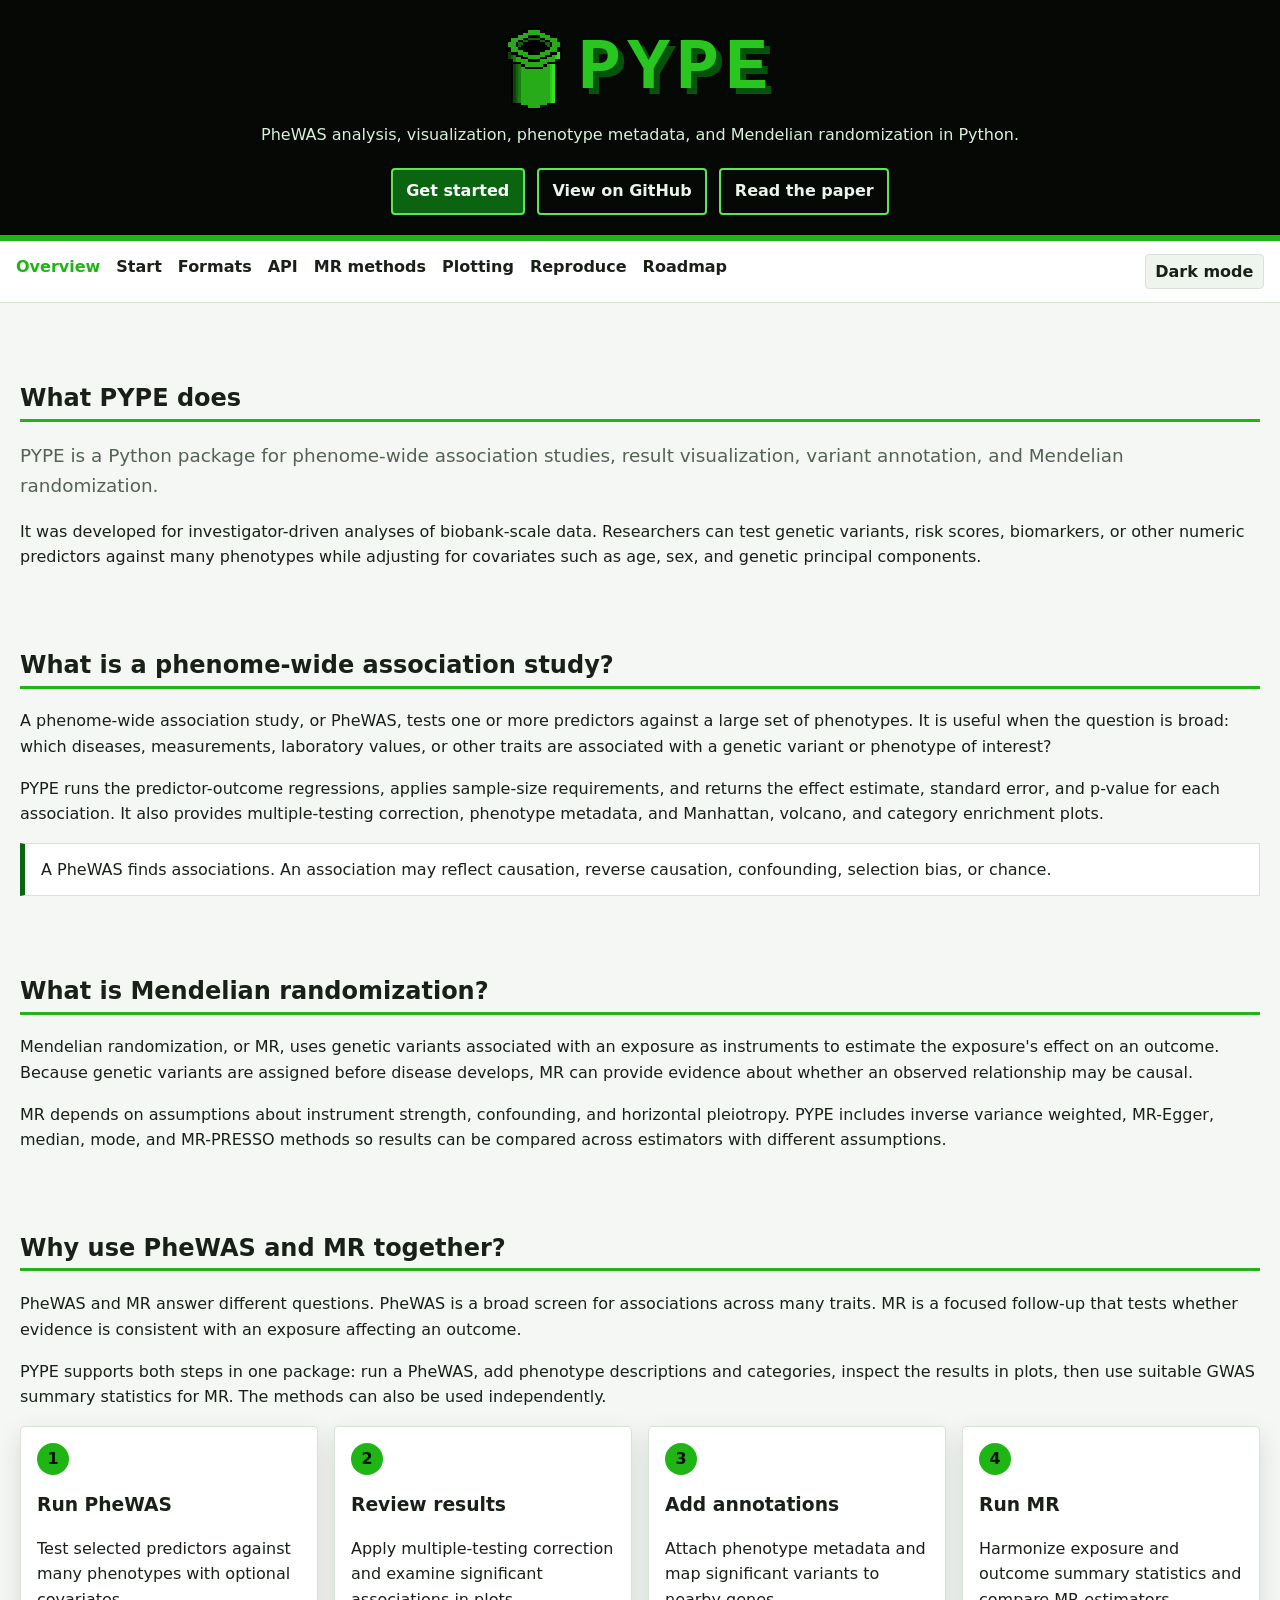
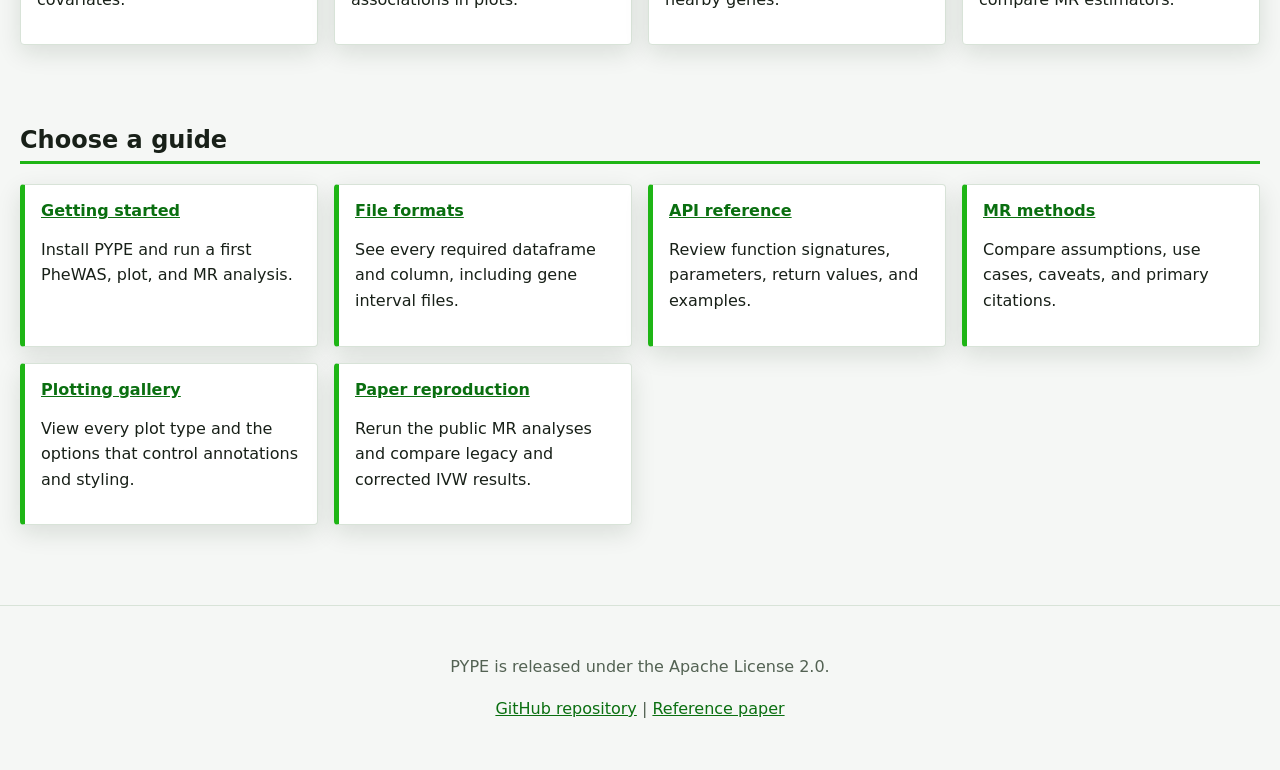
==== commit 0a049775: "Remove redundant documentation kickers Keep one clear heading per section instead of repeating it wi" ====
--- a/docs/index.html
+++ b/docs/index.html
@@ -44,14 +44,12 @@
 
   <main id="content">
     <section>
-      <p class="kicker">Overview</p>
       <h2>What PYPE does</h2>
       <p class="lede">PYPE is a Python package for phenome-wide association studies, result visualization, variant annotation, and Mendelian randomization.</p>
       <p>It was developed for investigator-driven analyses of biobank-scale data. Researchers can test genetic variants, risk scores, biomarkers, or other numeric predictors against many phenotypes while adjusting for covariates such as age, sex, and genetic principal components.</p>
     </section>
 
     <section>
-      <p class="kicker">PheWAS</p>
       <h2>What is a phenome-wide association study?</h2>
       <p>A phenome-wide association study, or PheWAS, tests one or more predictors against a large set of phenotypes. It is useful when the question is broad: which diseases, measurements, laboratory values, or other traits are associated with a genetic variant or phenotype of interest?</p>
       <p>PYPE runs the predictor-outcome regressions, applies sample-size requirements, and returns the effect estimate, standard error, and p-value for each association. It also provides multiple-testing correction, phenotype metadata, and Manhattan, volcano, and category enrichment plots.</p>
@@ -61,14 +59,12 @@
     </section>
 
     <section>
-      <p class="kicker">Mendelian randomization</p>
       <h2>What is Mendelian randomization?</h2>
       <p>Mendelian randomization, or MR, uses genetic variants associated with an exposure as instruments to estimate the exposure's effect on an outcome. Because genetic variants are assigned before disease develops, MR can provide evidence about whether an observed relationship may be causal.</p>
       <p>MR depends on assumptions about instrument strength, confounding, and horizontal pleiotropy. PYPE includes inverse variance weighted, MR-Egger, median, mode, and MR-PRESSO methods so results can be compared across estimators with different assumptions.</p>
     </section>
 
     <section>
-      <p class="kicker">Combined workflow</p>
       <h2>Why use PheWAS and MR together?</h2>
       <p>PheWAS and MR answer different questions. PheWAS is a broad screen for associations across many traits. MR is a focused follow-up that tests whether evidence is consistent with an exposure affecting an outcome.</p>
       <p>PYPE supports both steps in one package: run a PheWAS, add phenotype descriptions and categories, inspect the results in plots, then use suitable GWAS summary statistics for MR. The methods can also be used independently.</p>
@@ -93,7 +89,6 @@
     </section>
 
     <section>
-      <p class="kicker">Documentation</p>
       <h2>Choose a guide</h2>
       <div class="grid">
         <article class="card">
--- a/docs/styles.css
+++ b/docs/styles.css
@@ -120,7 +120,6 @@
 header p {
   color: #d9efd9;
   margin: 0.5rem auto 0;
-  max-width: 760px;
 }
 
 .actions {
@@ -193,12 +192,7 @@
 
 main {
   margin: 0 auto;
-  max-width: 1050px;
   padding: 2rem 1.25rem 5rem;
-}
-
-main.wide {
-  max-width: 1220px;
 }
 
 main > section + section {
@@ -242,20 +236,6 @@
 .lede {
   color: var(--muted);
   font-size: 1.15rem;
-}
-
-.kicker {
-  color: var(--link);
-  font-size: 0.8rem;
-  font-weight: 800;
-  letter-spacing: 0.12em;
-  margin: 0 0 0.35rem;
-  text-transform: uppercase;
-}
-
-.kicker + h1,
-.kicker + h2 {
-  margin-top: 0;
 }
 
 .workflow {
@@ -297,12 +277,6 @@
   min-width: 0;
 }
 
-.docs-content > p,
-.docs-content > ul,
-.docs-content > ol {
-  max-width: 72ch;
-}
-
 .toc {
   background: var(--surface);
   border: 1px solid var(--border);
@@ -345,6 +319,11 @@
 
 .signature {
   border-left: 5px solid var(--green);
+}
+
+.source-link {
+  display: inline-block;
+  margin-bottom: 0.75rem;
 }
 
 .gallery {
